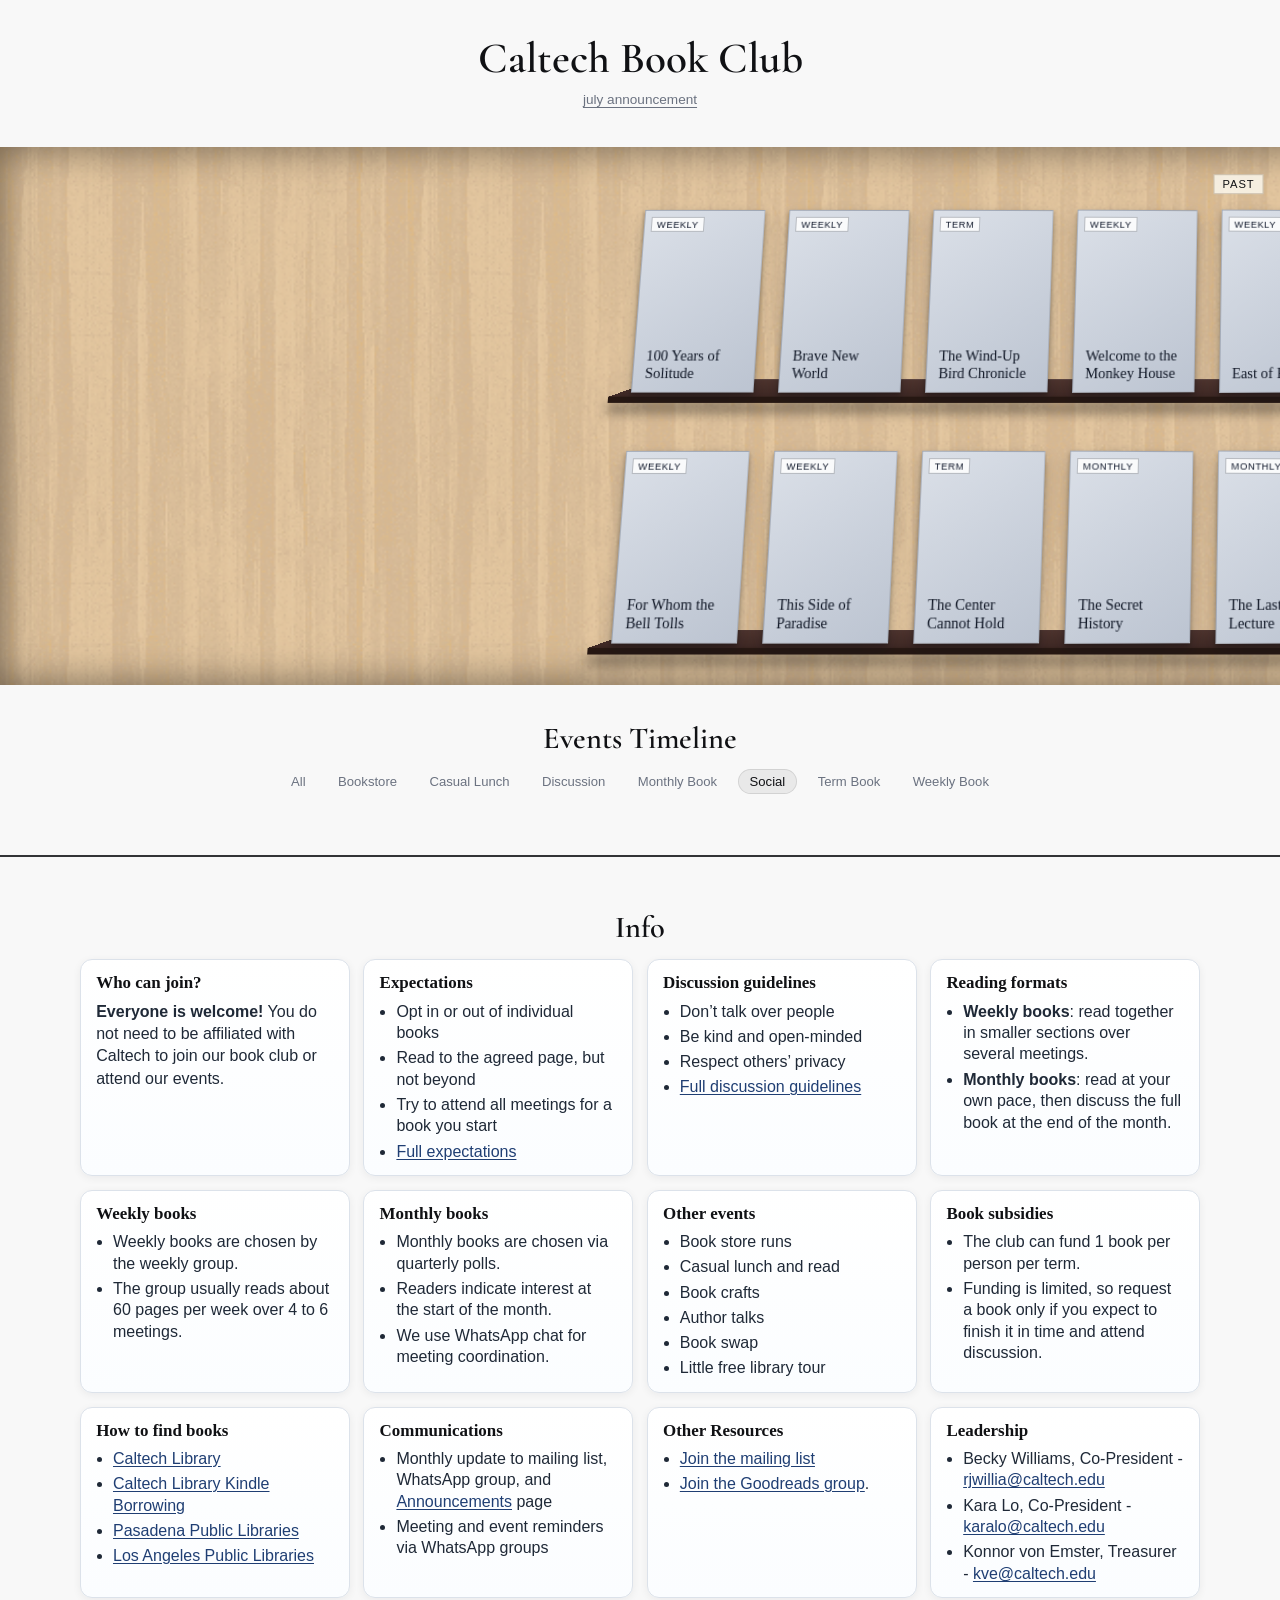
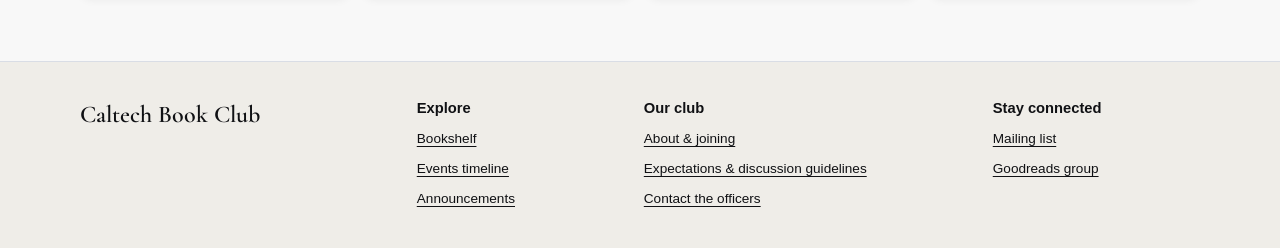
==== public/index.html @ c02d4b43 "Merge current main, refine guidelines, and add membership roster" ====
<!doctype html>
<html lang="en">
<head>
  <meta charset="utf-8">
  <meta name="viewport" content="width=device-width, initial-scale=1">
  <title>Caltech Book Club | Reading Group in Pasadena, CA</title>
  <meta name="description" content="Caltech Book Club is a Pasadena reading group for weekly and monthly book discussions, casual lunches, bookstore outings, and community events.">
  <meta name="robots" content="index, follow">
  <link rel="canonical" href="https://caltech-book-club.pages.dev/">
  <meta property="og:type" content="website">
  <meta property="og:site_name" content="Caltech Book Club">
  <meta property="og:title" content="Caltech Book Club">
  <meta property="og:description" content="Join the Caltech Book Club for weekly and monthly book discussions, casual lunches, bookstore outings, and literary community events in Pasadena.">
  <meta property="og:url" content="https://caltech-book-club.pages.dev/">
  <meta name="twitter:card" content="summary">
  <meta name="twitter:title" content="Caltech Book Club">
  <meta name="twitter:description" content="A Caltech community reading group in Pasadena with book discussions, lunches, outings, and events.">
  <link rel="stylesheet" href="styles.css?v=7">
  <script type="application/ld+json">
  {
    "@context": "https://schema.org",
    "@type": "Organization",
    "name": "Caltech Book Club",
    "url": "https://caltech-book-club.pages.dev/",
    "description": "Caltech Book Club is a Pasadena reading group for weekly and monthly book discussions, casual lunches, bookstore outings, and community events.",
    "areaServed": {
      "@type": "City",
      "name": "Pasadena"
    },
    "affiliation": {
      "@type": "CollegeOrUniversity",
      "name": "California Institute of Technology",
      "alternateName": "Caltech",
      "url": "https://www.caltech.edu/"
    },
    "sameAs": [
      "https://lists.caltech.edu/postorius/lists/book-club.caltech.edu/",
      "https://www.goodreads.com/group/show/7262568-caltech-book-club"
    ]
  }
  </script>
</head>
<body data-page="home" data-header-font="literary">
  <a class="skip-link" href="#main-content">Skip to main content</a>

  <header class="site-header">
    <div class="container hero-simple">
      <h1>Caltech Book Club</h1>
      <p style="text-align: center; margin-top: 0.4rem;">
        <a href="announcements.html" style="font-size: 0.85rem; color: var(--muted); text-decoration: underline; text-underline-offset: 0.2em;">july announcement</a>
      </p>
    </div>
  </header>

  <main id="main-content">
    <section id="books" class="books-section" aria-labelledby="books-title">
      <h2 id="books-title" class="sr-only">Books</h2>
      <div class="bookshelf-shell">
        <div class="bookshelf-viewport" id="bookshelf-viewport" tabindex="0" aria-label="Scrollable two-row bookshelf">
          <div class="bookshelf-backdrop" aria-hidden="true"></div>
          <div class="bookshelf-plane" aria-hidden="true"></div>
          <div class="bookshelf-lip" aria-hidden="true"></div>
          <div class="shelf-track" id="bookshelf-track"></div>
        </div>
      </div>
    </section>

    <section id="events" class="timeline-section" aria-labelledby="timeline-title">
      <div class="container">
        <h2 id="timeline-title" class="timeline-title">Events Timeline</h2>
        <div id="timeline-filters" class="timeline-filters"></div>
      </div>
      <div class="timeline-shell">
        <div class="timeline-viewport" id="timeline-viewport" tabindex="0" aria-label="Scrollable event timeline">
          <div class="timeline-track" id="timeline-track"></div>
        </div>
      </div>
    </section>

    <section id="info" class="placeholder-section" aria-labelledby="info-title">
      <div class="container">
        <h2 id="info-title">Info</h2>
        <div class="info-grid">
          <article class="info-card">
            <h3>Who can join?</h3>
            <p><strong>Everyone is welcome!</strong> You do not need to be affiliated with Caltech to join our book club or attend our events.</p>
          </article>
          <article class="info-card">
            <h3>Expectations</h3>
            <ul class="info-list">
              <li>Opt in or out of individual books</li>
              <li>Read to the agreed page, but not beyond</li>
              <li>Try to attend all meetings for a book you start</li>
              <li><a href="guidelines.html#expectations">Full expectations</a></li>
            </ul>
          </article>
          <article class="info-card">
            <h3>Discussion guidelines</h3>
            <ul class="info-list">
              <li>Don’t talk over people</li>
              <li>Be kind and open-minded</li>
              <li>Respect others’ privacy</li>
              <li><a href="guidelines.html#discussion">Full discussion guidelines</a></li>
            </ul>
          </article>
          <article class="info-card">
            <h3>Reading formats</h3>
            <ul class="info-list">
              <li><strong>Weekly books</strong>: read together in smaller sections over several meetings.</li>
              <li><strong>Monthly books</strong>: read at your own pace, then discuss the full book at the end of the month.</li>
            </ul>
          </article>
		  <article class="info-card">
            <h3>Weekly books</h3>
            <ul class="info-list">
              <li>Weekly books are chosen by the weekly group.</li>
              <li>The group usually reads about 60 pages per week over 4 to 6 meetings.</li>
            </ul>
          </article>
          <article class="info-card">
            <h3>Monthly books</h3>
            <ul class="info-list">
              <li>Monthly books are chosen via quarterly polls.</li>
              <li>Readers indicate interest at the start of the month.</li>
              <li>We use WhatsApp chat for meeting coordination.</li>
            </ul>
          </article>
          <article class="info-card">
            <h3>Other events</h3>
            <ul class="info-list">
			  <li>Book store runs</li>
              <li>Casual lunch and read</li>
              <li>Book crafts</li>
			  <li>Author talks</li>
			  <li>Book swap</li>
			  <li>Little free library tour</li>
            </ul>
          </article>
          <article class="info-card">
            <h3>Book subsidies</h3>
            <ul class="info-list">
              <li>The club can fund 1 book per person per term.</li>
              <li>Funding is limited, so request a book only if you expect to finish it in time and attend discussion.</li>
            </ul>
          </article>
          <article class="info-card">
            <h3>How to find books</h3>
            <ul class="info-list">
              <li><a href="https://www.library.caltech.edu/" target="_blank" rel="noopener">Caltech Library</a></li>
			  <li><a href="https://library.caltech.edu/about/policies/lending#kindles" target="_blank" rel="noopener">Caltech Library Kindle Borrowing</a></li>
              <li><a href="https://www.cityofpasadena.net/library/" target="_blank" rel="noopener">Pasadena Public Libraries</a></li>
			  <li><a href="https://www.lapl.org/" target="_blank" rel="noopener">Los Angeles Public Libraries</a></li>
            </ul>
          </article>
          <article class="info-card">
            <h3>Communications</h3>
            <ul class="info-list">
              <li>Monthly update to mailing list, WhatsApp group, and <a href="announcements.html">Announcements</a> page</li>
			  <li>Meeting and event reminders via WhatsApp groups</li>
            </ul>
          </article>
          <article class="info-card">
            <h3>Other Resources</h3>
			  <ul class="info-list">
              	<li><a href="https://lists.caltech.edu/postorius/lists/book-club.caltech.edu/">Join the mailing list</a></li>
			  	<li><a href="https://www.goodreads.com/group/show/7262568-caltech-book-club" target="_blank" rel="noopener">Join the Goodreads group</a>.</li>
			  </ul>
          </article>
          <article id="leadership" class="info-card">
            <h3>Leadership</h3>
            <ul class="info-list">
              <li>Becky Williams, Co-President - <a href="mailto:rjwillia@caltech.edu">rjwillia@caltech.edu</a></li>
              <li>Kara Lo, Co-President - <a href="mailto:karalo@caltech.edu">karalo@caltech.edu</a></li>
              <li>Konnor von Emster, Treasurer - <a href="mailto:kve@caltech.edu">kve@caltech.edu</a></li>
            </ul>
          </article>
        </div>
      </div>
    </section>
  </main>

  <footer class="site-footer">
    <div class="container footer-grid">
      <div><a class="footer-brand" href="index.html">Caltech Book Club</a></div>
      <nav aria-label="Site map"><h2>Explore</h2><ul>
        <li><a href="index.html#books">Bookshelf</a></li>
        <li><a href="index.html#events">Events timeline</a></li>
        <li><a href="announcements.html">Announcements</a></li>
      </ul></nav>
      <nav aria-label="Club information"><h2>Our club</h2><ul>
        <li><a href="index.html#info">About &amp; joining</a></li>
        <li><a href="guidelines.html">Expectations &amp; discussion guidelines</a></li>
        <li><a href="index.html#leadership">Contact the officers</a></li>
      </ul></nav>
      <nav aria-label="Community links"><h2>Stay connected</h2><ul>
        <li><a href="https://lists.caltech.edu/postorius/lists/book-club.caltech.edu/">Mailing list</a></li>
        <li><a href="https://www.goodreads.com/group/show/7262568-caltech-book-club">Goodreads group</a></li>
      </ul></nav>
    </div>
  </footer>

  <script src="books-data.js" defer></script>
  <script src="bookshelf.js" defer></script>
</body>
</html>
---- public/styles.css ----
@import url("https://fonts.googleapis.com/css2?family=Cormorant+Garamond:wght@500;600;700&family=Fraunces:opsz,wght@9..144,500;9..144,650&family=Libre+Baskerville:wght@400;700&display=swap");

:root {
  --bg: #f8f8f8;
  --ink: #101114;
  --line: #d9dde5;
  --panel: #ffffff;
  --muted: #6b7280;
  --ring: 0 0 0 3px rgba(48, 67, 106, 0.35);
  --maple-light-1: #f2e2c5;
  --maple-light-2: #ead6b2;
  --maple-light-3: #dfc59a;
  --section-header-font: "Cormorant Garamond", Georgia, "Times New Roman", serif;
}

*,
*::before,
*::after {
  box-sizing: border-box;
}

html {
  scroll-behavior: smooth;
}

body {
  margin: 0;
  color: var(--ink);
  background: var(--bg);
  font-family: "Avenir Next", "Segoe UI", "Helvetica Neue", Arial, sans-serif;
}

a {
  color: inherit;
}

img {
  display: block;
  max-width: 100%;
}

.container {
  width: min(1120px, calc(100% - 2rem));
  margin: 0 auto;
}

.sr-only {
  position: absolute;
  width: 1px;
  height: 1px;
  padding: 0;
  margin: -1px;
  overflow: hidden;
  clip: rect(0, 0, 0, 0);
  border: 0;
}

.skip-link {
  position: absolute;
  left: 0.75rem;
  top: -3rem;
  background: #fff;
  color: #000;
  padding: 0.5rem 0.75rem;
  border-radius: 0.5rem;
  border: 1px solid var(--line);
  z-index: 1000;
}

.skip-link:focus {
  top: 0.75rem;
}

.site-header {
  padding: 2rem 0 0.6rem;
}

.hero-simple h1 {
  margin: 0;
  text-align: center;
  font-family: var(--section-header-font);
  font-size: clamp(2rem, 4vw, 2.7rem);
  font-weight: 600;
}

.hero-description {
  max-width: 44rem;
  margin: 0.55rem auto 0;
  color: var(--muted);
  text-align: center;
  line-height: 1.6;
}

.section-head h2,
.placeholder-section h2 {
  margin: 0;
  text-align: center;
  font-family: var(--section-header-font);
  font-size: clamp(1.45rem, 2.5vw, 1.9rem);
  font-weight: 600;
}

/* Header font options: literary | classic | modern */
body[data-header-font="literary"] {
  --section-header-font: "Cormorant Garamond", Georgia, "Times New Roman", serif;
}

body[data-header-font="classic"] {
  --section-header-font: "Libre Baskerville", Georgia, "Times New Roman", serif;
}

body[data-header-font="modern"] {
  --section-header-font: "Fraunces", Georgia, "Times New Roman", serif;
}

.books-section {
  padding: 0.8rem 0 0.2rem;
}

.timeline-section {
  padding: 2rem 0 1.15rem;
}

.timeline-title {
  margin: 0 0 0.7rem;
  text-align: center;
  font-family: var(--section-header-font);
  font-size: clamp(1.45rem, 2.5vw, 1.9rem);
  font-weight: 600;
}

.timeline-filters {
  display: flex;
  justify-content: center;
  gap: 0.6rem;
  margin-top: 0.4rem;
  margin-bottom: 1.2rem;
  flex-wrap: wrap;
}

.timeline-filter {
  background: transparent;
  border: 1px solid transparent;
  color: var(--muted);
  font-size: 0.82rem;
  cursor: pointer;
  padding: 0.25rem 0.65rem;
  border-radius: 999px;
  transition: all 0.2s ease;
  font-family: inherit;
}

.timeline-filter:hover,
.timeline-filter:focus-visible {
  color: var(--ink);
  background: rgba(0, 0, 0, 0.04);
}

.timeline-filter.is-active {
  color: var(--ink);
  background: rgba(0, 0, 0, 0.06);
  border-color: rgba(0, 0, 0, 0.1);
}

.timeline-shell {
  width: 100vw;
  margin-left: calc(50% - 50vw);
}

.timeline-viewport {
  overflow-x: auto;
  overflow-y: hidden;
  padding: 0 0 0.2rem;
  scroll-behavior: smooth;
}

.timeline-viewport:focus-visible {
  outline: none;
  box-shadow: var(--ring);
}

.timeline-track {
  position: relative;
  min-width: 100%;
  isolation: isolate;
  transition: height 0.3s ease-out;
}

.timeline-axis {
  position: absolute;
  left: 0;
  right: 0;
  bottom: var(--timeline-bottom, 2rem);
  height: 2px;
  background: rgba(16, 17, 20, 0.85);
  z-index: 0;
  transition: bottom 0.3s ease-out;
}

.timeline-event {
  position: absolute;
  bottom: var(--timeline-bottom, 2rem);
  transition: bottom 0.3s ease-out;
}

.timeline-tick {
  position: absolute;
  left: 0;
  bottom: 0;
  width: 2px;
  height: var(--timeline-tick-height, 30px);
  transform: translateX(-50%);
  background: rgba(16, 17, 20, 0.85);
  z-index: 0;
}

.timeline-event-link {
  position: absolute;
  left: 0;
  bottom: var(--timeline-label-bottom, 40px);
  transform: translateX(-50%);
  display: block;
  width: max-content;
  max-width: 12rem;
  padding: 0.16rem 0.52rem 0.22rem;
  color: #111827;
  text-align: center;
  text-decoration: none;
  text-wrap: balance;
  line-height: 1.15;
  font-family: var(--section-header-font);
  font-size: 1.05rem;
  font-weight: 600;
  z-index: 2;
}

.timeline-event-link::before {
  content: "";
  position: absolute;
  inset: -0.45rem -0.75rem -0.35rem;
  background: radial-gradient(
    ellipse at center,
    rgba(248, 248, 248, 0.98) 0%,
    rgba(248, 248, 248, 0.94) 50%,
    rgba(248, 248, 248, 0.45) 74%,
    rgba(248, 248, 248, 0) 100%
  );
  z-index: -1;
  pointer-events: none;
}

.timeline-event-link:hover,
.timeline-event-link:focus-visible {
  color: #1f3e73;
}

.timeline-date-label {
  position: absolute;
  left: 0;
  top: var(--timeline-date-top, 12px);
  transform: translateX(-50%);
  display: block;
  width: max-content;
  color: var(--muted);
  font-size: 0.76rem;
  line-height: 1.1;
  white-space: nowrap;
  padding: 0.08rem 0.36rem;
  z-index: 2;
}

.timeline-date-label::before {
  content: "";
  position: absolute;
  inset: -0.3rem -0.55rem;
  background: radial-gradient(
    ellipse at center,
    rgba(248, 248, 248, 0.96) 0%,
    rgba(248, 248, 248, 0.9) 54%,
    rgba(248, 248, 248, 0.32) 76%,
    rgba(248, 248, 248, 0) 100%
  );
  z-index: -1;
  pointer-events: none;
}


.bookshelf-shell {
  width: 100vw;
  margin-left: calc(50% - 50vw);
}

.bookshelf-viewport {
  position: relative;
  overflow-x: auto;
  overflow-y: hidden;
  border: 0;
  border-radius: 0;
  background: transparent;
  padding: 0;
  scroll-behavior: smooth;
}

.bookshelf-viewport:focus-visible {
  outline: none;
  box-shadow: var(--ring);
}

.bookshelf-backdrop,
.bookshelf-plane,
.bookshelf-lip {
  display: none;
  pointer-events: none;
}

.bookshelf-backdrop {
  position: absolute;
  inset: 0;
  background: linear-gradient(180deg, rgba(255, 255, 255, 0.08), rgba(255, 255, 255, 0));
}

.bookshelf-plane {
  position: absolute;
  left: 0;
  right: 0;
  bottom: 0.65rem;
  height: 0.58rem;
  background: linear-gradient(180deg, rgba(150, 115, 72, 0.28), rgba(128, 96, 58, 0.34));
}

.bookshelf-lip {
  position: absolute;
  left: 0;
  right: 0;
  bottom: 0.3rem;
  height: 0.34rem;
  background: linear-gradient(180deg, rgba(124, 90, 51, 0.42), rgba(106, 76, 41, 0.55));
}

.shelf-track {
  --shelf-edge-padding: max(1.5rem, 50vw);
  position: relative;
  z-index: 1;
  min-width: max-content;
  display: flex;
  justify-content: flex-start;
  align-items: flex-start;
  gap: 0.95rem;
  padding: 1.5rem var(--shelf-edge-padding) 2rem;
  border-radius: 0;
  background-color: #d4b895;
  background-image: url('images/maple-wood-even.png');
  background-size: 400px;
  background-repeat: repeat;
  box-shadow: inset 0 0 40px rgba(0,0,0,0.5);
}

.shelf-track.is-centered {
  justify-content: center;
}


.book-group {
  min-width: max-content;
  width: max-content;
  padding: 0.2rem 0.4rem;
  position: relative;
  z-index: 1;
  display: grid;
  grid-template-rows: auto auto;
}

.book-group-gap {
  width: 2rem;
  min-width: 2rem;
  flex: 0 0 2rem;
}

.book-group.is-current {
  margin-left: 0;
  margin-right: 0;
}

.group-label {
  display: block;
  width: max-content;
  margin: 0 0 0.45rem;
  padding: 0.2rem 0.5rem;
  font-size: 0.7rem;
  letter-spacing: 0.08em;
  text-transform: uppercase;
  background: rgba(250, 245, 234, 0.88);
  border: 1px solid rgba(90, 66, 37, 0.26);
  position: sticky;
  top: 0.28rem;
  left: 50%;
  transform: translateX(-50%);
  z-index: 1;
}

.group-label-wrap {
  position: relative;
  width: 100%;
  min-height: 1.75rem;
  z-index: 6;
  pointer-events: none;
}


.shelf-lanes {
  display: grid;
  grid-template-rows: auto auto;
  gap: 1.5rem;
  transform: perspective(1100px) rotateX(7deg);
  transform-origin: center top;
}

.shelf-row {
  position: relative;
  min-height: 188px;
  display: flex;
  gap: 1.5rem;
  align-items: flex-end;
  margin-bottom: 1.5rem;
}

.book-link {
  width: 120px;
  display: block;
  text-decoration: none;
  position: relative;
  z-index: 1;
}

.shelf-row::before {
  content: "";
  position: absolute;
  bottom: -4px;
  left: -1.4rem;
  right: -1.4rem;
  height: 28px;
  background: #3e2723;
  background-image: linear-gradient(to bottom, #4e342e, #3e2723);
  transform: perspective(300px) rotateX(50deg);
  transform-origin: bottom;
  z-index: 0;
  box-shadow: inset 0 1px 1px rgba(255,255,255,0.1);
}

.shelf-row::after {
  content: "";
  position: absolute;
  bottom: -10px;
  left: -1.4rem;
  right: -1.4rem;
  height: 6px;
  background: #261712;
  z-index: 0;
  box-shadow: 0 8px 12px rgba(0,0,0,0.6);
}

.book {
  position: relative;
  z-index: 1;
  width: 120px;
  height: 180px;
  overflow: hidden;
  border-radius: 0;
  border: 1px solid rgba(22, 30, 46, 0.18);
  box-shadow: 0 8px 16px rgba(9, 16, 27, 0.2), 0 2px 4px rgba(0,0,0,0.3);
  background: linear-gradient(145deg, #dbe0e8, #bcc4d1);
  transform: perspective(900px) rotateY(var(--edge-lean, 0deg)) translateY(0);
  transition: transform 130ms ease, box-shadow 130ms ease;
}

.book-link:hover .book,
.book-link:focus-visible .book {
  transform: perspective(900px) rotateY(var(--edge-lean, 0deg)) translateY(-4px);
  box-shadow: 0 12px 20px rgba(9, 16, 27, 0.3), 0 4px 8px rgba(0,0,0,0.2);
}

.book-link:focus-visible .book {
  box-shadow: var(--ring), 0 12px 20px rgba(9, 16, 27, 0.3), 0 4px 8px rgba(0,0,0,0.2);
}

.book-cover,
.book-fallback {
  width: 120px;
  height: 180px;
}

.book-tag {
  position: absolute;
  top: 0.35rem;
  left: 0.4rem;
  z-index: 3;
  padding: 0.12rem 0.28rem;
  font-size: 0.58rem;
  letter-spacing: 0.06em;
  text-transform: uppercase;
  color: #0f172a;
  background: rgba(255, 255, 255, 0.86);
  border: 1px solid rgba(30, 41, 59, 0.3);
  transition: opacity 130ms ease;
}

.book-tag.is-next {
  top: 1.15rem;
  background: rgba(255, 238, 191, 0.92);
}

.book-cover {
  object-fit: cover;
  transition: filter 180ms ease, transform 180ms ease;
}

.book.no-cover .book-cover {
  display: none;
}

.book-fallback {
  display: none;
  padding: 0.7rem;
  align-items: flex-end;
  font-family: Georgia, "Times New Roman", serif;
  font-size: 0.9rem;
  color: #111827;
}

.book.no-cover .book-fallback {
  display: flex;
}

.book-overlay {
  position: absolute;
  inset: 0;
  z-index: 2;
  display: flex;
  flex-direction: column;
  justify-content: center;
  align-items: center;
  text-align: center;
  gap: 0.24rem;
  padding: 0.55rem;
  opacity: 0;
  color: #ffffff;
  background: rgba(10, 15, 24, 0.48);
  transition: opacity 160ms ease;
  pointer-events: none;
}

.book-overlay-title,
.book-overlay-author,
.book-overlay-term {
  margin: 0;
  line-height: 1.2;
  text-shadow: 0 1px 2px rgba(0, 0, 0, 0.45);
}

.book-overlay-title {
  font-size: 0.72rem;
  font-weight: 700;
}

.book-overlay-author {
  font-size: 0.62rem;
  opacity: 0.97;
}

.book-overlay-term {
  margin-top: 0.18rem;
  font-size: 0.58rem;
  letter-spacing: 0.02em;
  text-transform: none;
  opacity: 0.98;
  padding: 0.14rem 0.32rem;
  border-radius: 6px;
  background: rgba(0, 0, 0, 0.14);
  color: inherit;
  border: 1px solid rgba(255, 255, 255, 0.7);
}

.book-link:hover .book-cover,
.book-link:focus-visible .book-cover {
  filter: blur(1.8px) brightness(0.72);
  transform: scale(1.03);
}

.book-link:hover .book-overlay,
.book-link:focus-visible .book-overlay {
  opacity: 1;
}

.book-link:hover .book-tag,
.book-link:focus-visible .book-tag {
  opacity: 0;
}

.placeholder-section {
  padding: 0.9rem 0;
}

.info-grid {
  margin-top: 0.85rem;
  display: grid;
  grid-template-columns: repeat(auto-fit, minmax(220px, 1fr));
  gap: 0.85rem;
}

.info-intro {
  margin: 0.6rem auto 0;
  max-width: 64ch;
  text-align: center;
  color: #374151;
}

.info-card {
  background: linear-gradient(180deg, #ffffff, #fbfdff);
  border: 1px solid #dce2ea;
  border-radius: 12px;
  padding: 0.82rem 0.95rem;
  box-shadow: 0 2px 9px rgba(16, 24, 40, 0.06);
  transition: transform 120ms ease, box-shadow 120ms ease;
}

.info-card:hover {
  transform: translateY(-1px);
  box-shadow: 0 7px 16px rgba(16, 24, 40, 0.1);
}

.info-card h3 {
  margin: 0 0 0.45rem;
  font-family: Georgia, "Times New Roman", serif;
  font-size: 1.06rem;
}

.info-card strong {
  font-weight: 600;
}

.info-card p {
  margin: 0;
  color: #1f2937;
  line-height: 1.4;
}

.info-list {
  margin: 0;
  padding-left: 1.05rem;
  display: grid;
  gap: 0.24rem;
  color: #1f2937;
}

.info-list li {
  line-height: 1.34;
}

.info-card a {
  color: #1f3e73;
  text-underline-offset: 0.12em;
}

.info-card a:hover,
.info-card a:focus-visible {
  color: #0f2b58;
}

.announcements-list {
  display: grid;
  gap: 1.5rem;
  max-width: 800px;
  margin: 0 auto;
}

.announcement-card {
  padding: 1.5rem;
}

.announcement-card h3 {
  font-size: 1.4rem;
  margin-bottom: 0.2rem;
}

.announcement-date {
  color: var(--muted);
  font-size: 0.9rem;
  margin-bottom: 1rem;
}

.announcement-content p {
  margin-bottom: 0.8rem;
}

.announcement-content .info-list {
  margin-top: 0.5rem;
}

.site-header-compact {
  padding: 1rem 0 0.7rem;
}

.compact-header-row {
  display: flex;
  justify-content: space-between;
  align-items: baseline;
  border-bottom: 1px solid var(--line);
  padding-bottom: 0.65rem;
}

.site-home-link {
  text-decoration: none;
  font-family: var(--section-header-font);
  font-size: 1.2rem;
  font-weight: 600;
}

.compact-subtitle {
  margin: 0;
  color: var(--muted);
  font-size: 0.9rem;
}

.book-main {
  padding: 1rem 0;
}

.book-detail {
  background: #fff;
  border: 1px solid var(--line);
  border-radius: 10px;
  padding: 1rem;
}

.book-breadcrumb {
  display: inline-flex;
  margin-bottom: 1rem;
}

.book-detail-layout {
  display: grid;
  grid-template-columns: minmax(180px, 240px) 1fr;
  gap: 1rem 1.2rem;
}

.book-detail-cover {
  border-radius: 6px;
  overflow: hidden;
  border: 1px solid rgba(22, 30, 46, 0.2);
}

.book-detail-cover.no-cover img {
  display: none;
}

.book-detail-fallback {
  min-height: 300px;
  display: none;
  align-items: flex-end;
  padding: 0.8rem;
  background: #dbe0e8;
}

.book-detail-cover.no-cover .book-detail-fallback {
  display: flex;
}

.book-detail-meta h1 {
  margin: 0;
  font-family: Georgia, "Times New Roman", serif;
}

.book-detail-author {
  margin: 0.35rem 0 0.7rem;
  color: var(--muted);
}

.book-detail-tags {
  display: flex;
  flex-wrap: wrap;
  gap: 0.45rem;
  margin: 0 0 0.8rem;
}

.book-detail-tag-chip {
  display: inline-flex;
  align-items: center;
  border-radius: 999px;
  border: 1px solid rgba(30, 41, 59, 0.24);
  background: rgba(246, 248, 252, 0.95);
  padding: 0.2rem 0.55rem;
  font-size: 0.75rem;
  line-height: 1;
  letter-spacing: 0.02em;
  color: #1f2937;
}

.book-detail-next {
  margin: 0 0 0.9rem;
  color: #1f2937;
}

.meeting-list {
  margin: 0;
  padding-left: 1.15rem;
  display: grid;
  gap: 0.32rem;
}

.meeting-link {
  color: inherit;
  text-decoration-thickness: 0.08em;
  text-underline-offset: 0.14em;
}

.meeting-link:hover,
.meeting-link:focus-visible {
  color: var(--accent);
}

.meeting-meta {
  margin-top: 0.1rem;
  color: var(--muted);
  font-size: 0.92em;
}

.meeting-chip {
  display: inline-flex;
  align-items: center;
  margin-left: 0.45rem;
  border-radius: 999px;
  padding: 0.06rem 0.4rem;
  font-size: 0.65rem;
  letter-spacing: 0.04em;
  text-transform: uppercase;
}

.meeting-chip-upcoming {
  color: #264653;
  background: rgba(200, 242, 232, 0.8);
  border: 1px solid rgba(38, 70, 83, 0.22);
}

.meeting-note {
  color: var(--muted);
  font-size: 0.86em;
}

.book-detail-section h2 {
  margin: 0 0 0.35rem;
  font-family: Georgia, "Times New Roman", serif;
}

.book-detail-section p {
  margin: 0;
}

.event-meta-list {
  display: grid;
  gap: 0.4rem;
  margin: 0 0 1rem;
}

.event-meta-list p {
  margin: 0;
}

.not-found {
  background: #fff;
  border: 1px solid var(--line);
  border-radius: 10px;
  padding: 1rem;
}

@media (max-width: 860px) {
  .book-group {
    min-width: max-content;
  }

  .timeline-event-link {
    max-width: 10rem;
    font-size: 0.96rem;
  }

  .book-link,
  .book,
  .book-cover,
  .book-fallback {
    width: 100px;
  }

  .book,
  .book-cover,
  .book-fallback {
    height: 152px;
  }

  .shelf-row {
    min-height: 160px;
  }
}

@media (max-width: 700px) {
  .book-group {
    min-width: max-content;
  }

  .book-detail-layout {
    grid-template-columns: 1fr;
  }

  .info-grid {
    grid-template-columns: 1fr;
    gap: 0.72rem;
  }

  .info-intro {
    text-align: left;
  }
}

/* Member information and shared navigation */
.site-footer { margin-top: 3rem; padding: 2.4rem 0; border-top: 1px solid var(--line); background: #efede8; }
.footer-grid { display: grid; grid-template-columns: 1.25fr .8fr 1.3fr .85fr; gap: 2rem; }
.footer-brand { font: 600 1.5rem var(--section-header-font); text-decoration: none; }
.footer-grid p { color: #505760; font-size: .85rem; line-height: 1.5; }
.footer-grid h2 { font-family: inherit; font-weight: 600; font-size: .92rem; margin: 0 0 .8rem; }
.footer-grid ul { list-style: none; padding: 0; margin: 0; display: grid; gap: .6rem; }
.footer-grid li { font-size: .85rem; line-height: 1.5; }
.footer-grid a { text-underline-offset: .2em; }
@media (max-width: 700px) {
  .footer-grid { grid-template-columns: 1fr 1fr; gap: 1.5rem; }
}
@media (max-width: 380px) { .footer-grid { grid-template-columns: 1fr; } }

#discussion.info-card h3 { margin: 1rem 0 .45rem; }
#discussion.info-card > p { margin-top: 1rem; }
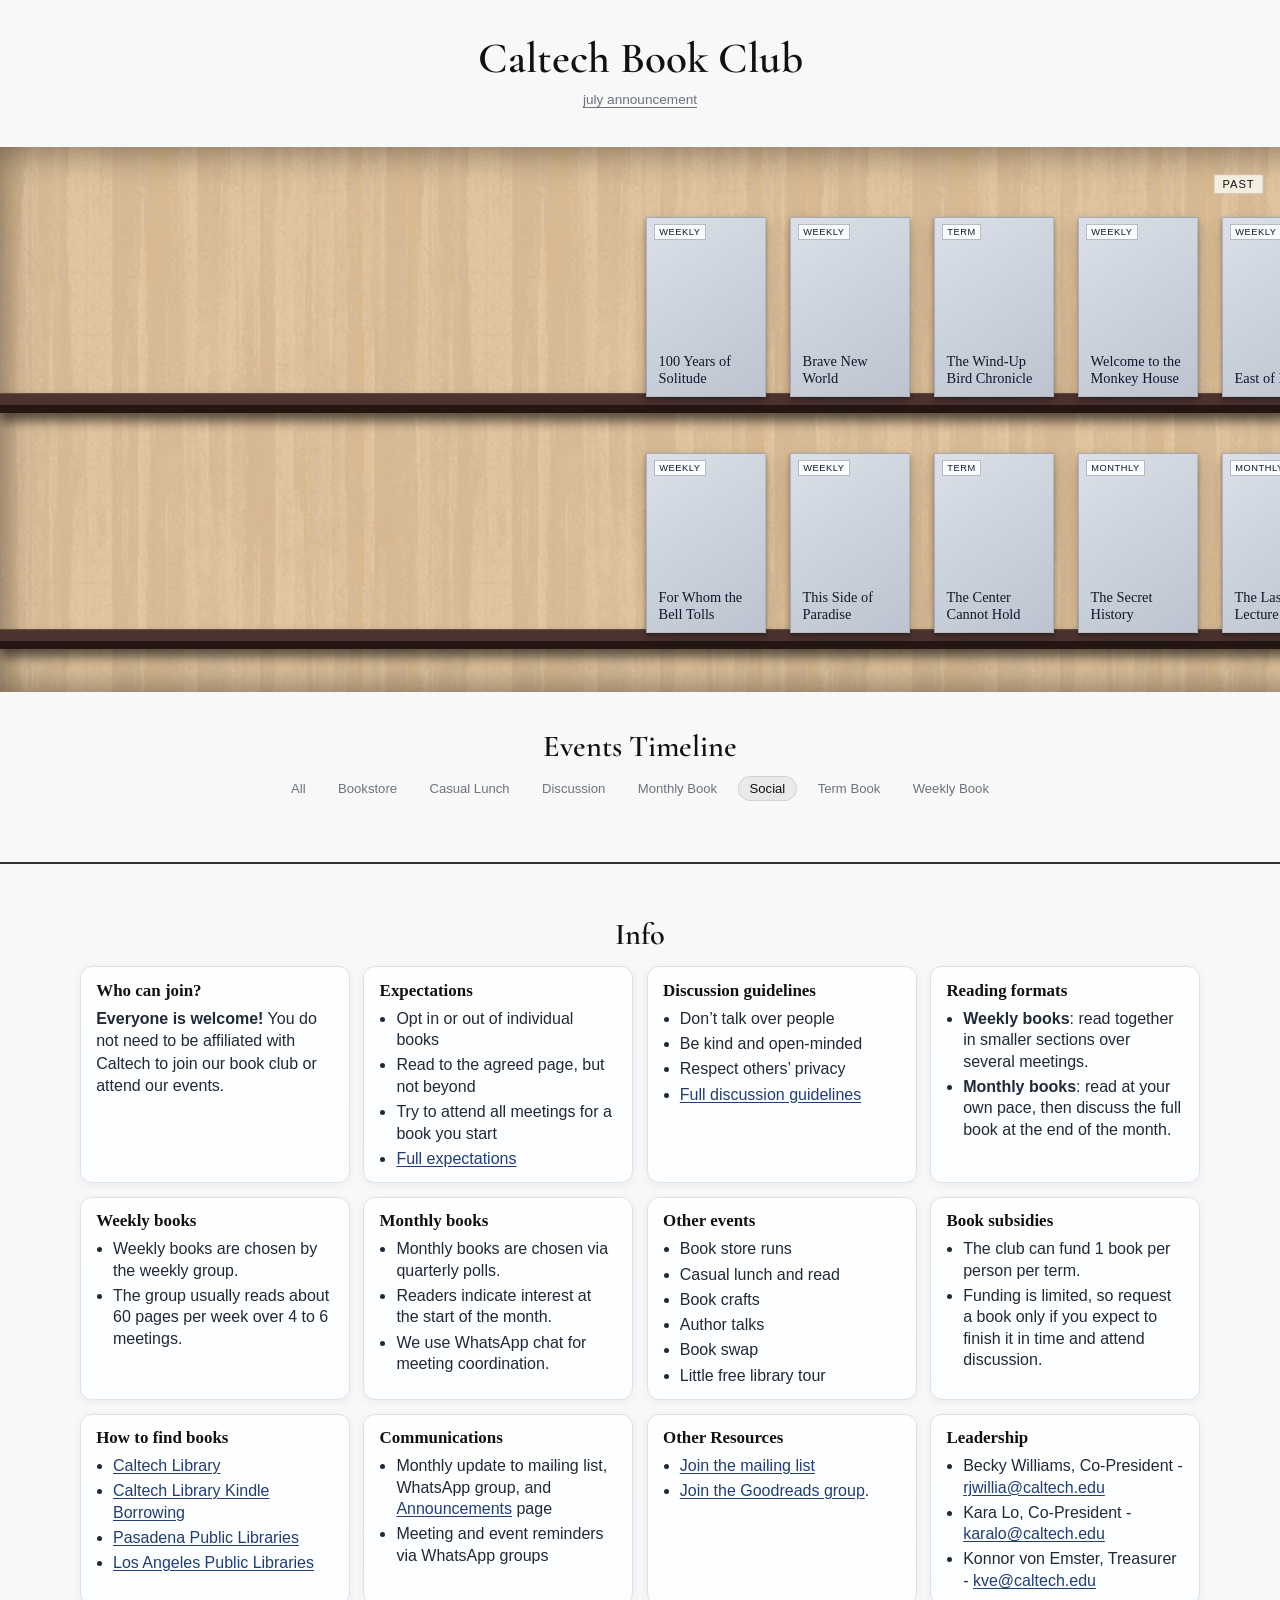
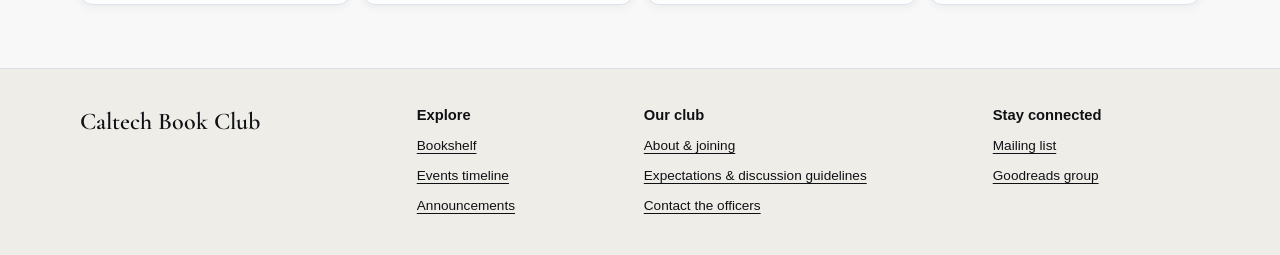
==== commit 20c28a2b: "Combine PR 18 flat bookshelf with member guidelines and two-bar shelves" ====
--- a/public/index.html
+++ b/public/index.html
@@ -15,7 +15,7 @@
   <meta name="twitter:card" content="summary">
   <meta name="twitter:title" content="Caltech Book Club">
   <meta name="twitter:description" content="A Caltech community reading group in Pasadena with book discussions, lunches, outings, and events.">
-  <link rel="stylesheet" href="styles.css?v=7">
+  <link rel="stylesheet" href="styles.css?v=8">
   <script type="application/ld+json">
   {
     "@context": "https://schema.org",
@@ -57,9 +57,6 @@
       <h2 id="books-title" class="sr-only">Books</h2>
       <div class="bookshelf-shell">
         <div class="bookshelf-viewport" id="bookshelf-viewport" tabindex="0" aria-label="Scrollable two-row bookshelf">
-          <div class="bookshelf-backdrop" aria-hidden="true"></div>
-          <div class="bookshelf-plane" aria-hidden="true"></div>
-          <div class="bookshelf-lip" aria-hidden="true"></div>
           <div class="shelf-track" id="bookshelf-track"></div>
         </div>
       </div>
--- a/public/styles.css
+++ b/public/styles.css
@@ -306,42 +306,19 @@
   box-shadow: var(--ring);
 }
 
-.bookshelf-backdrop,
-.bookshelf-plane,
-.bookshelf-lip {
-  display: none;
-  pointer-events: none;
-}
-
-.bookshelf-backdrop {
-  position: absolute;
-  inset: 0;
-  background: linear-gradient(180deg, rgba(255, 255, 255, 0.08), rgba(255, 255, 255, 0));
-}
-
-.bookshelf-plane {
-  position: absolute;
-  left: 0;
-  right: 0;
-  bottom: 0.65rem;
-  height: 0.58rem;
-  background: linear-gradient(180deg, rgba(150, 115, 72, 0.28), rgba(128, 96, 58, 0.34));
-}
-
-.bookshelf-lip {
-  position: absolute;
-  left: 0;
-  right: 0;
-  bottom: 0.3rem;
-  height: 0.34rem;
-  background: linear-gradient(180deg, rgba(124, 90, 51, 0.42), rgba(106, 76, 41, 0.55));
-}
-
 .shelf-track {
   --shelf-edge-padding: max(1.5rem, 50vw);
+  --shelf-row-height: 188px;
+  --shelf-label-height: 2.2rem;
+  --shelf-surface-height: 12px;
+  --shelf-front-height: 8px;
+  --first-shelf-top: calc(1.7rem + var(--shelf-label-height) + var(--shelf-row-height) - 4px);
+  --second-shelf-top: calc(var(--first-shelf-top) + var(--shelf-row-height) + 3rem);
   position: relative;
   z-index: 1;
-  min-width: max-content;
+  width: max-content;
+  min-width: 100%;
+  box-sizing: border-box;
   display: flex;
   justify-content: flex-start;
   align-items: flex-start;
@@ -353,6 +330,29 @@
   background-size: 400px;
   background-repeat: repeat;
   box-shadow: inset 0 0 40px rgba(0,0,0,0.5);
+}
+
+.shelf-track::before,
+.shelf-track::after {
+  content: "";
+  position: absolute;
+  left: 0;
+  right: 0;
+  z-index: 0;
+  /* Each row has two flat bars: the top surface and the front edge. */
+  height: calc(var(--shelf-surface-height) + var(--shelf-front-height));
+  background: #4e342e;
+  border-bottom: var(--shelf-front-height) solid #261712;
+  box-shadow: inset 0 1px rgba(255,255,255,0.12), 0 8px 12px rgba(0,0,0,0.6);
+  pointer-events: none;
+}
+
+.shelf-track::before {
+  top: var(--first-shelf-top);
+}
+
+.shelf-track::after {
+  top: var(--second-shelf-top);
 }
 
 .shelf-track.is-centered {
@@ -401,7 +401,7 @@
 .group-label-wrap {
   position: relative;
   width: 100%;
-  min-height: 1.75rem;
+  height: var(--shelf-label-height);
   z-index: 6;
   pointer-events: none;
 }
@@ -411,13 +411,11 @@
   display: grid;
   grid-template-rows: auto auto;
   gap: 1.5rem;
-  transform: perspective(1100px) rotateX(7deg);
-  transform-origin: center top;
 }
 
 .shelf-row {
   position: relative;
-  min-height: 188px;
+  min-height: var(--shelf-row-height);
   display: flex;
   gap: 1.5rem;
   align-items: flex-end;
@@ -430,33 +428,6 @@
   text-decoration: none;
   position: relative;
   z-index: 1;
-}
-
-.shelf-row::before {
-  content: "";
-  position: absolute;
-  bottom: -4px;
-  left: -1.4rem;
-  right: -1.4rem;
-  height: 28px;
-  background: #3e2723;
-  background-image: linear-gradient(to bottom, #4e342e, #3e2723);
-  transform: perspective(300px) rotateX(50deg);
-  transform-origin: bottom;
-  z-index: 0;
-  box-shadow: inset 0 1px 1px rgba(255,255,255,0.1);
-}
-
-.shelf-row::after {
-  content: "";
-  position: absolute;
-  bottom: -10px;
-  left: -1.4rem;
-  right: -1.4rem;
-  height: 6px;
-  background: #261712;
-  z-index: 0;
-  box-shadow: 0 8px 12px rgba(0,0,0,0.6);
 }
 
 .book {
@@ -469,13 +440,12 @@
   border: 1px solid rgba(22, 30, 46, 0.18);
   box-shadow: 0 8px 16px rgba(9, 16, 27, 0.2), 0 2px 4px rgba(0,0,0,0.3);
   background: linear-gradient(145deg, #dbe0e8, #bcc4d1);
-  transform: perspective(900px) rotateY(var(--edge-lean, 0deg)) translateY(0);
   transition: transform 130ms ease, box-shadow 130ms ease;
 }
 
 .book-link:hover .book,
 .book-link:focus-visible .book {
-  transform: perspective(900px) rotateY(var(--edge-lean, 0deg)) translateY(-4px);
+  transform: translateY(-4px);
   box-shadow: 0 12px 20px rgba(9, 16, 27, 0.3), 0 4px 8px rgba(0,0,0,0.2);
 }
 
@@ -873,6 +843,10 @@
 }
 
 @media (max-width: 860px) {
+  .shelf-track {
+    --shelf-row-height: 160px;
+  }
+
   .book-group {
     min-width: max-content;
   }
@@ -895,9 +869,6 @@
     height: 152px;
   }
 
-  .shelf-row {
-    min-height: 160px;
-  }
 }
 
 @media (max-width: 700px) {
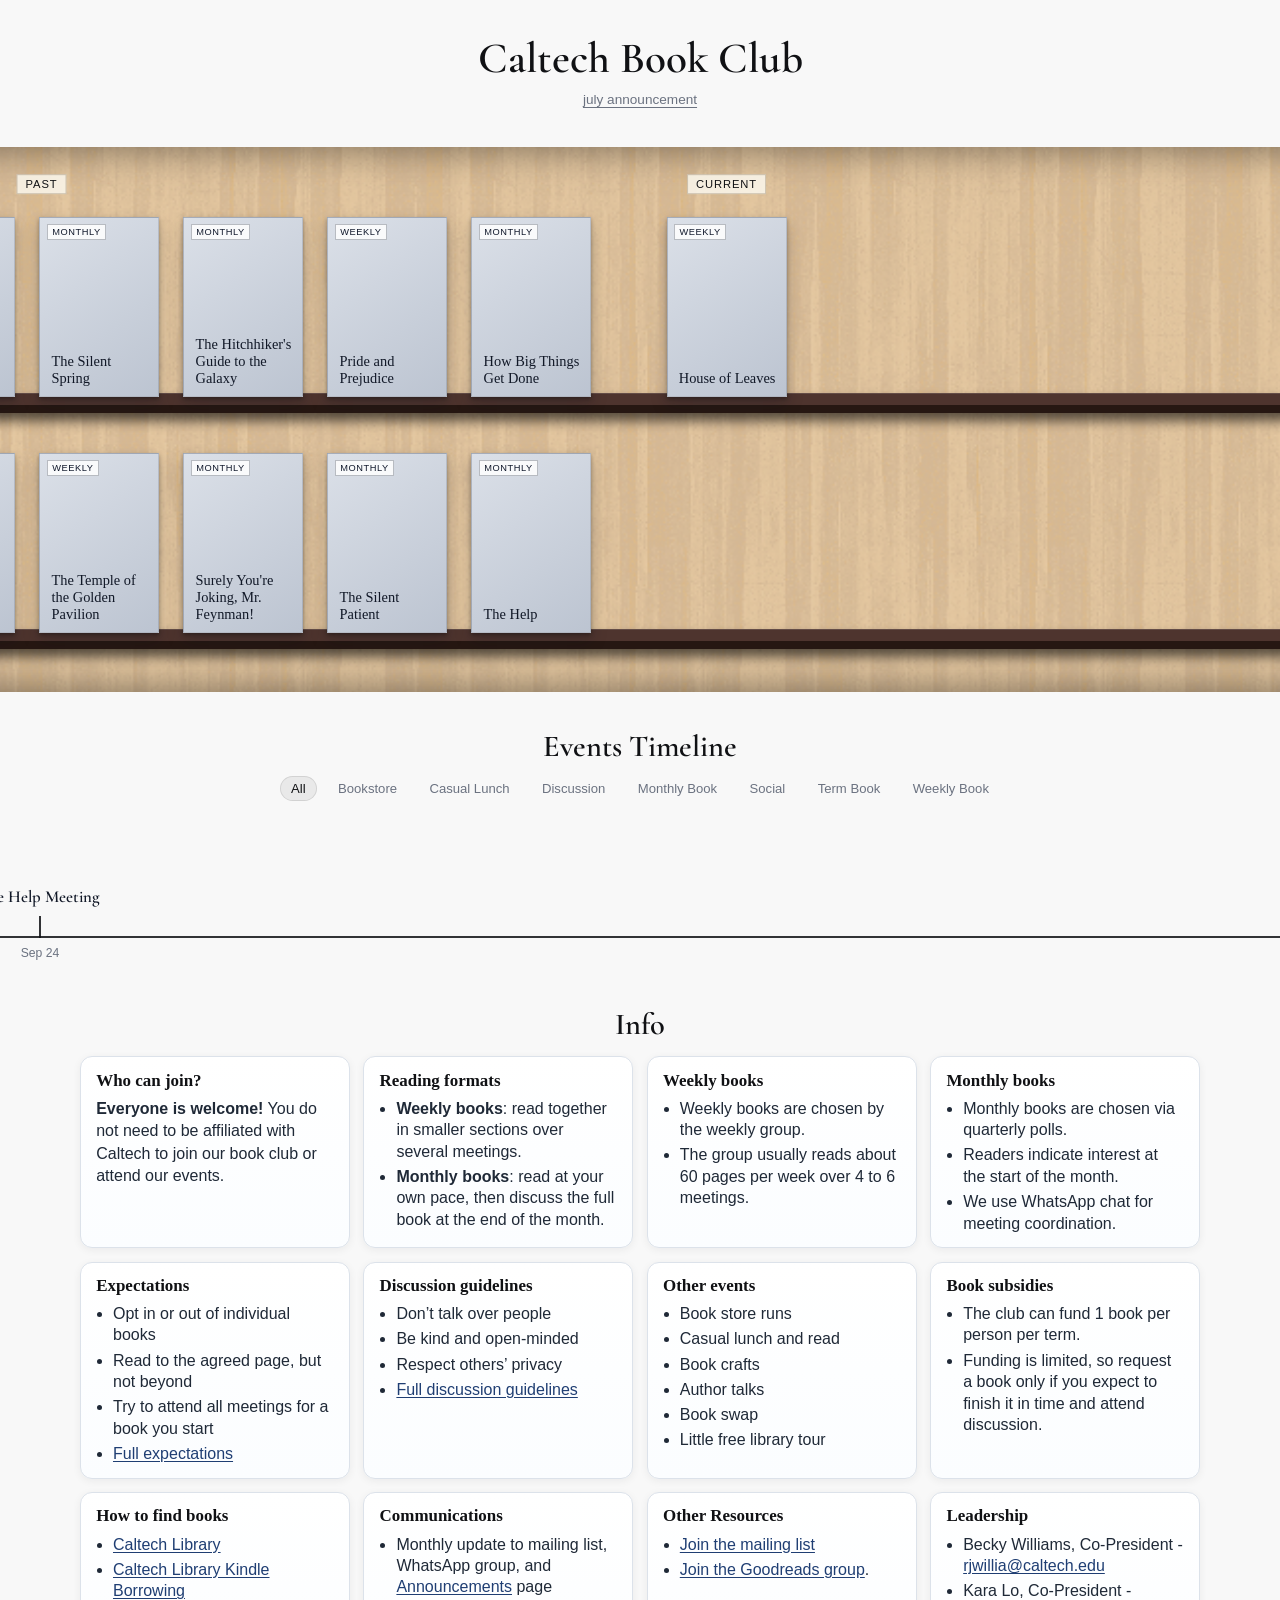
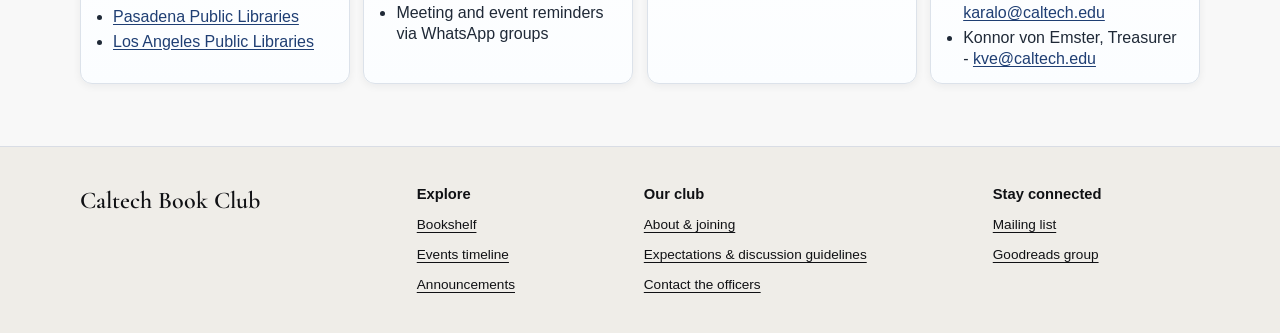
==== commit 1e059ee5: "Update info order, event schedule, and August announcement" ====
--- a/public/index.html
+++ b/public/index.html
@@ -15,7 +15,7 @@
   <meta name="twitter:card" content="summary">
   <meta name="twitter:title" content="Caltech Book Club">
   <meta name="twitter:description" content="A Caltech community reading group in Pasadena with book discussions, lunches, outings, and events.">
-  <link rel="stylesheet" href="styles.css?v=8">
+  <link rel="stylesheet" href="styles.css?v=9">
   <script type="application/ld+json">
   {
     "@context": "https://schema.org",
@@ -83,6 +83,28 @@
             <p><strong>Everyone is welcome!</strong> You do not need to be affiliated with Caltech to join our book club or attend our events.</p>
           </article>
           <article class="info-card">
+            <h3>Reading formats</h3>
+            <ul class="info-list">
+              <li><strong>Weekly books</strong>: read together in smaller sections over several meetings.</li>
+              <li><strong>Monthly books</strong>: read at your own pace, then discuss the full book at the end of the month.</li>
+            </ul>
+          </article>
+		  <article class="info-card">
+            <h3>Weekly books</h3>
+            <ul class="info-list">
+              <li>Weekly books are chosen by the weekly group.</li>
+              <li>The group usually reads about 60 pages per week over 4 to 6 meetings.</li>
+            </ul>
+          </article>
+          <article class="info-card">
+            <h3>Monthly books</h3>
+            <ul class="info-list">
+              <li>Monthly books are chosen via quarterly polls.</li>
+              <li>Readers indicate interest at the start of the month.</li>
+              <li>We use WhatsApp chat for meeting coordination.</li>
+            </ul>
+          </article>
+          <article class="info-card">
             <h3>Expectations</h3>
             <ul class="info-list">
               <li>Opt in or out of individual books</li>
@@ -98,28 +120,6 @@
               <li>Be kind and open-minded</li>
               <li>Respect others’ privacy</li>
               <li><a href="guidelines.html#discussion">Full discussion guidelines</a></li>
-            </ul>
-          </article>
-          <article class="info-card">
-            <h3>Reading formats</h3>
-            <ul class="info-list">
-              <li><strong>Weekly books</strong>: read together in smaller sections over several meetings.</li>
-              <li><strong>Monthly books</strong>: read at your own pace, then discuss the full book at the end of the month.</li>
-            </ul>
-          </article>
-		  <article class="info-card">
-            <h3>Weekly books</h3>
-            <ul class="info-list">
-              <li>Weekly books are chosen by the weekly group.</li>
-              <li>The group usually reads about 60 pages per week over 4 to 6 meetings.</li>
-            </ul>
-          </article>
-          <article class="info-card">
-            <h3>Monthly books</h3>
-            <ul class="info-list">
-              <li>Monthly books are chosen via quarterly polls.</li>
-              <li>Readers indicate interest at the start of the month.</li>
-              <li>We use WhatsApp chat for meeting coordination.</li>
             </ul>
           </article>
           <article class="info-card">
@@ -196,7 +196,7 @@
     </div>
   </footer>
 
-  <script src="books-data.js" defer></script>
-  <script src="bookshelf.js" defer></script>
+  <script src="books-data.js?v=2" defer></script>
+  <script src="bookshelf.js?v=2" defer></script>
 </body>
 </html>
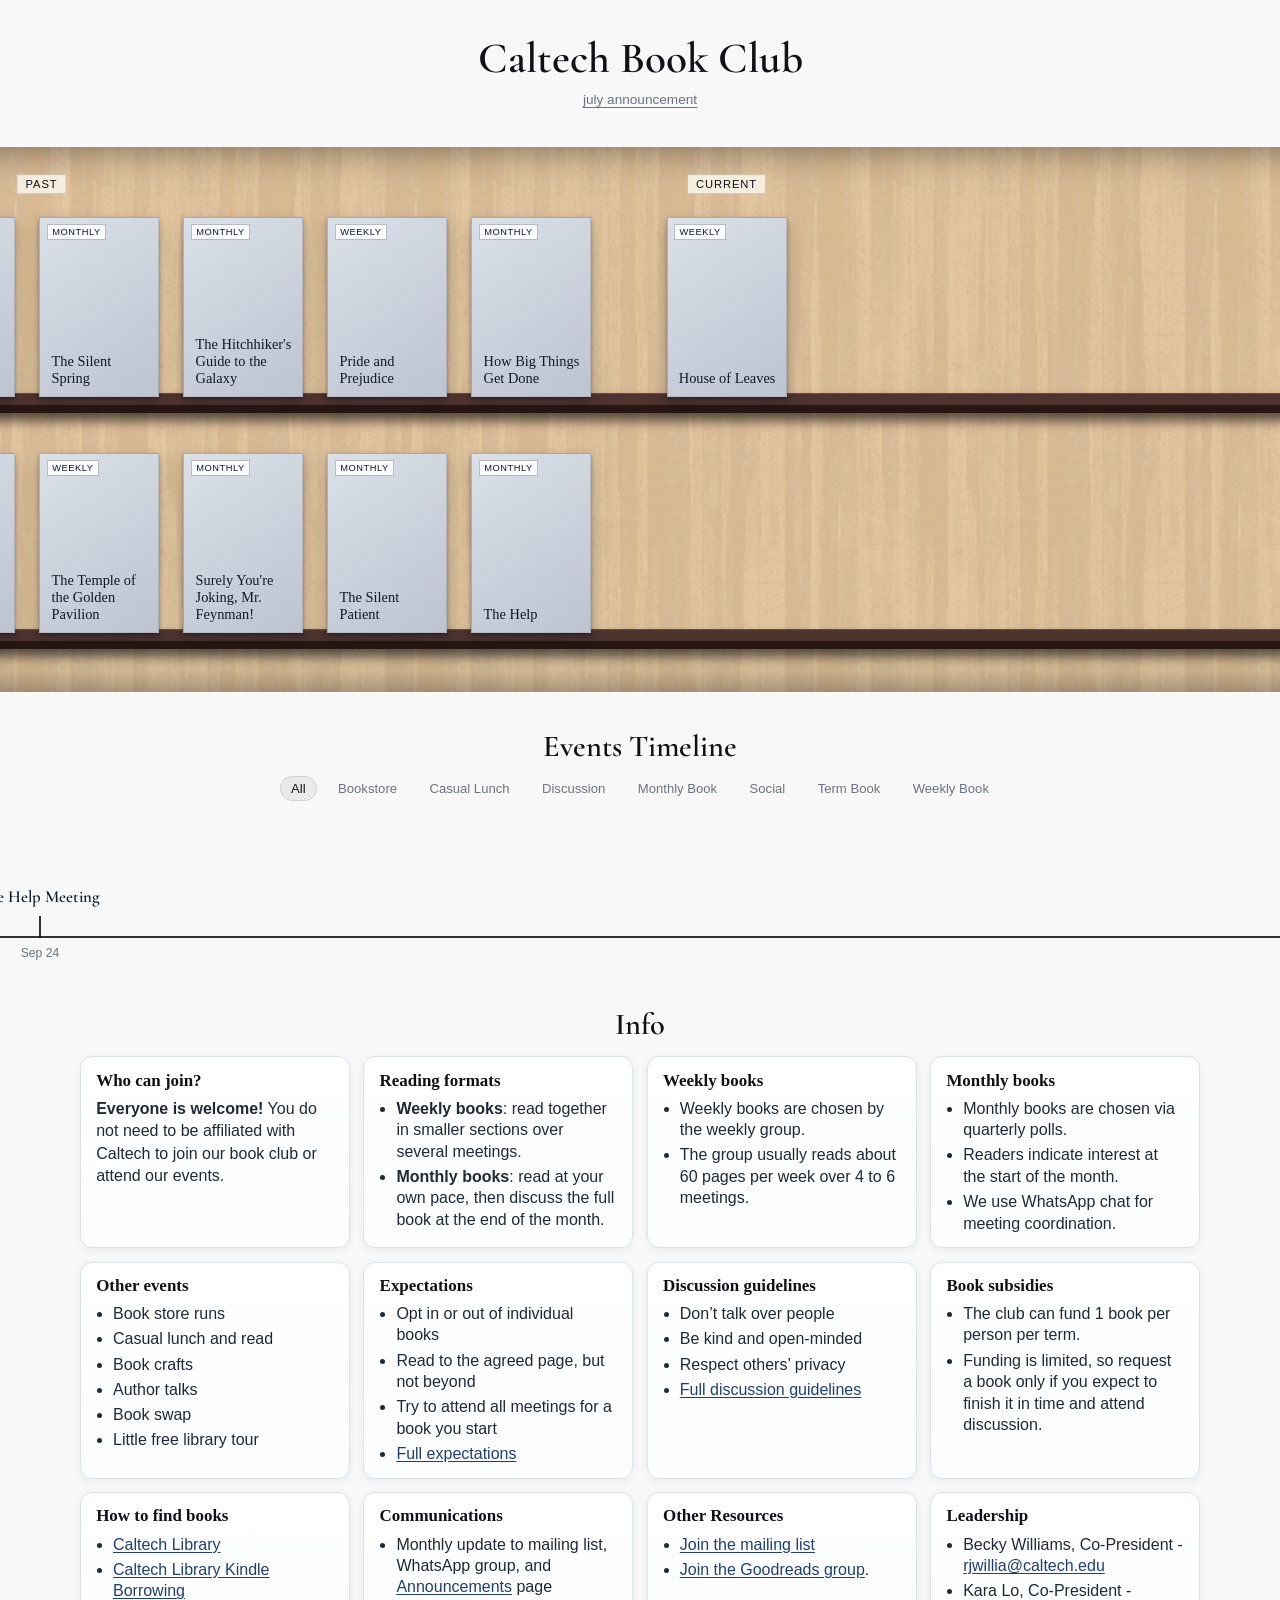
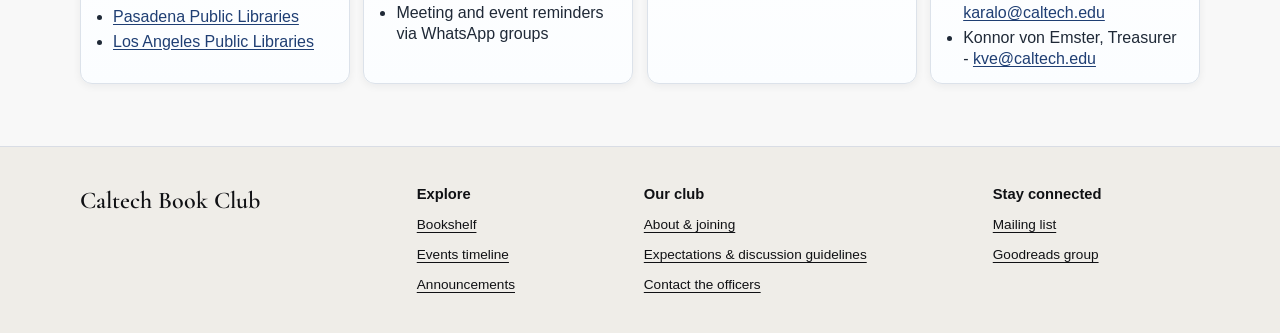
==== commit d5a796a1: "Move other events before member guidelines" ====
--- a/public/index.html
+++ b/public/index.html
@@ -105,6 +105,17 @@
             </ul>
           </article>
           <article class="info-card">
+            <h3>Other events</h3>
+            <ul class="info-list">
+              <li>Book store runs</li>
+              <li>Casual lunch and read</li>
+              <li>Book crafts</li>
+              <li>Author talks</li>
+              <li>Book swap</li>
+              <li>Little free library tour</li>
+            </ul>
+          </article>
+          <article class="info-card">
             <h3>Expectations</h3>
             <ul class="info-list">
               <li>Opt in or out of individual books</li>
@@ -120,17 +131,6 @@
               <li>Be kind and open-minded</li>
               <li>Respect others’ privacy</li>
               <li><a href="guidelines.html#discussion">Full discussion guidelines</a></li>
-            </ul>
-          </article>
-          <article class="info-card">
-            <h3>Other events</h3>
-            <ul class="info-list">
-			  <li>Book store runs</li>
-              <li>Casual lunch and read</li>
-              <li>Book crafts</li>
-			  <li>Author talks</li>
-			  <li>Book swap</li>
-			  <li>Little free library tour</li>
             </ul>
           </article>
           <article class="info-card">
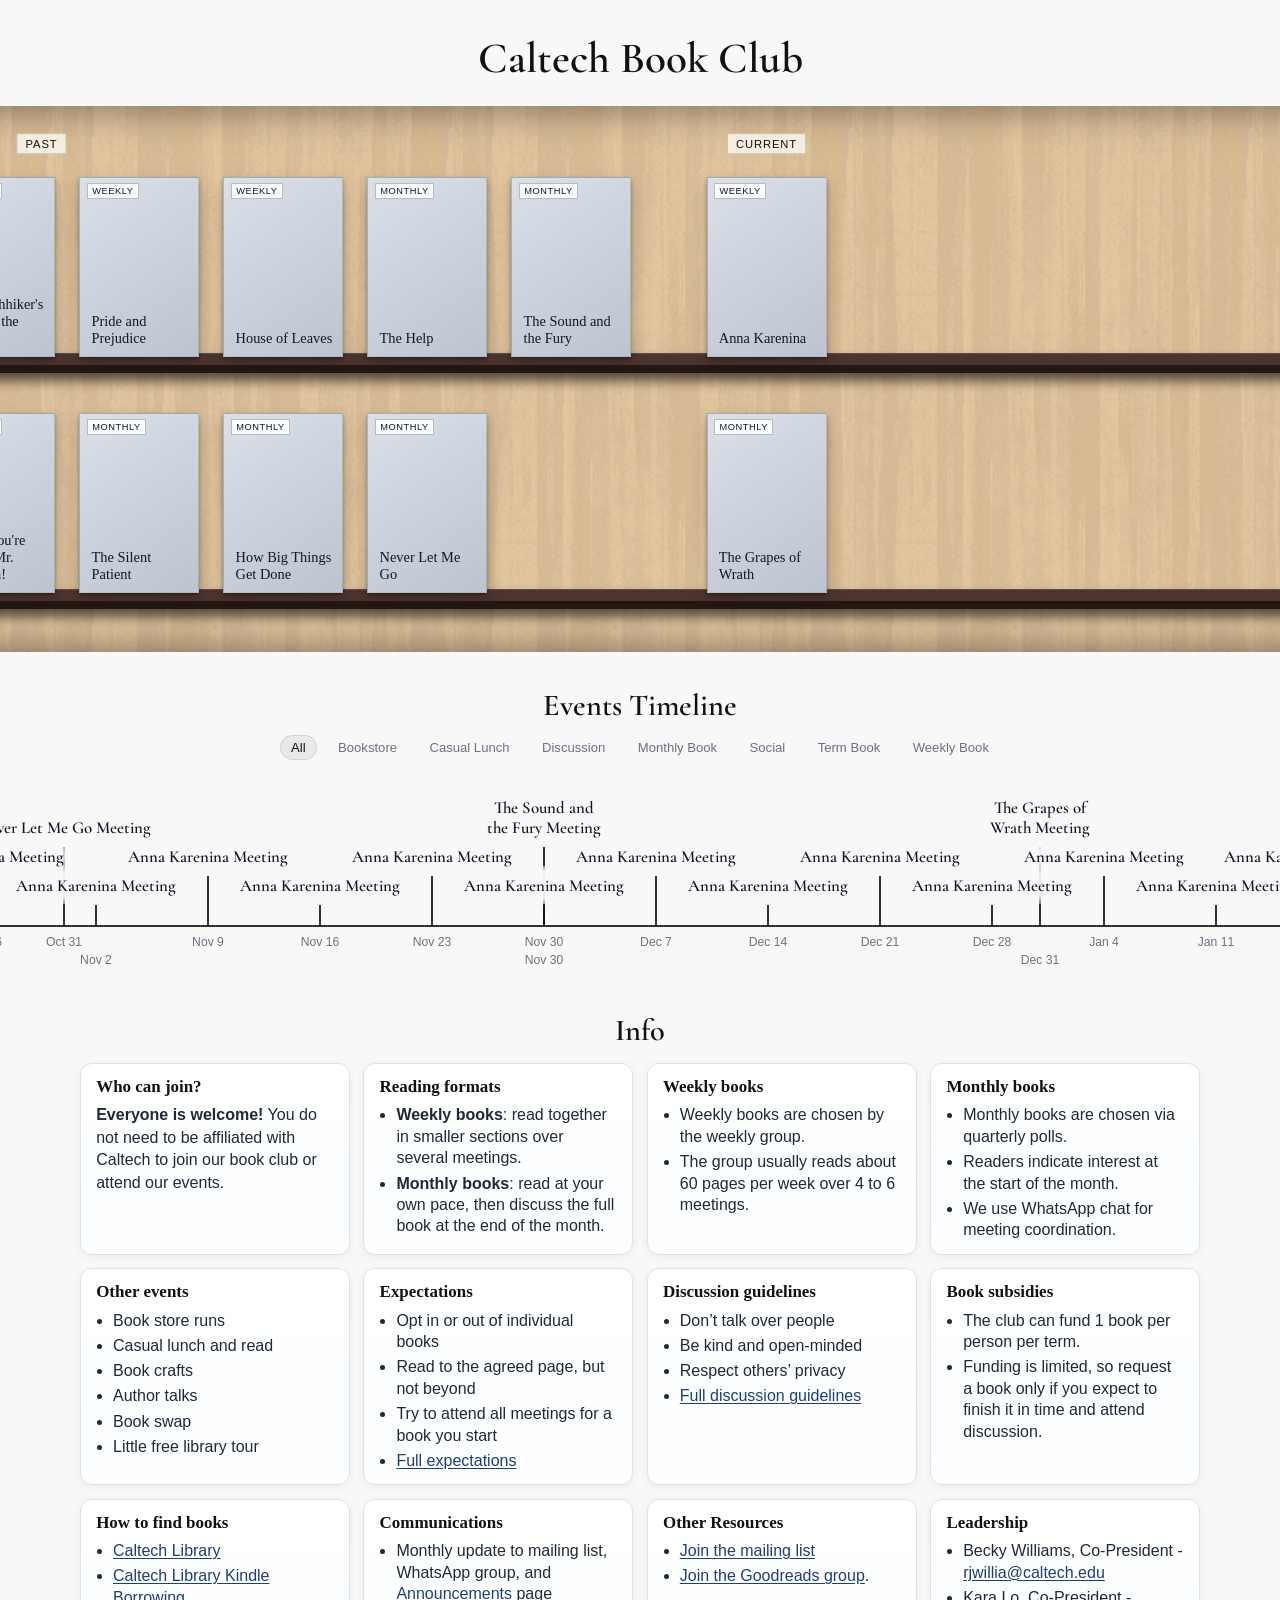
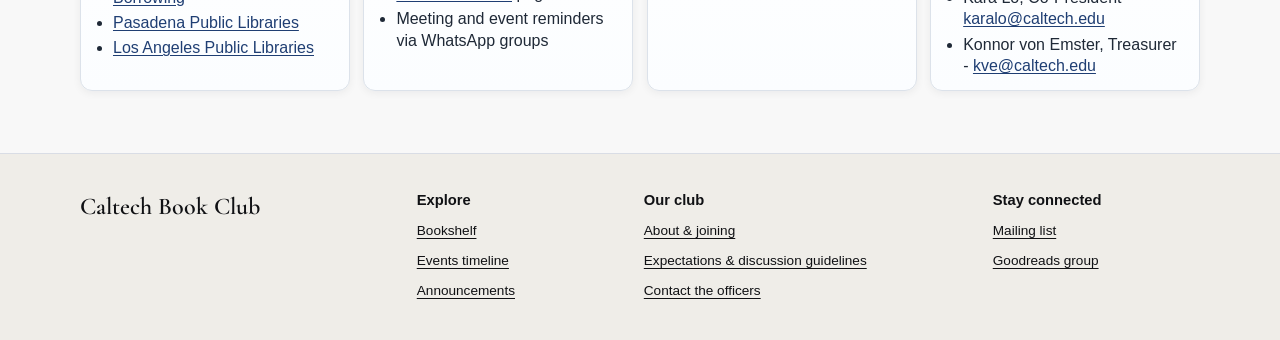
==== commit ff7dafed: "Only display homepage announcement link within two months of announcement" ====
--- a/public/index.html
+++ b/public/index.html
@@ -46,9 +46,18 @@
   <header class="site-header">
     <div class="container hero-simple">
       <h1>Caltech Book Club</h1>
-      <p style="text-align: center; margin-top: 0.4rem;">
-        <a href="announcements.html" style="font-size: 0.85rem; color: var(--muted); text-decoration: underline; text-underline-offset: 0.2em;">july announcement</a>
+      <p id="latest-announcement-link" style="text-align: center; margin-top: 0.4rem;" hidden>
+        <a href="announcements.html" style="font-size: 0.85rem; color: var(--muted); text-decoration: underline; text-underline-offset: 0.2em;">July announcement</a>
       </p>
+      <script>
+        (() => {
+          const announcementDate = new Date(2026, 6, 1);
+          const expires = new Date(announcementDate);
+          expires.setMonth(expires.getMonth() + 2);
+          const link = document.getElementById("latest-announcement-link");
+          if (link && new Date() < expires) link.hidden = false;
+        })();
+      </script>
     </div>
   </header>
 
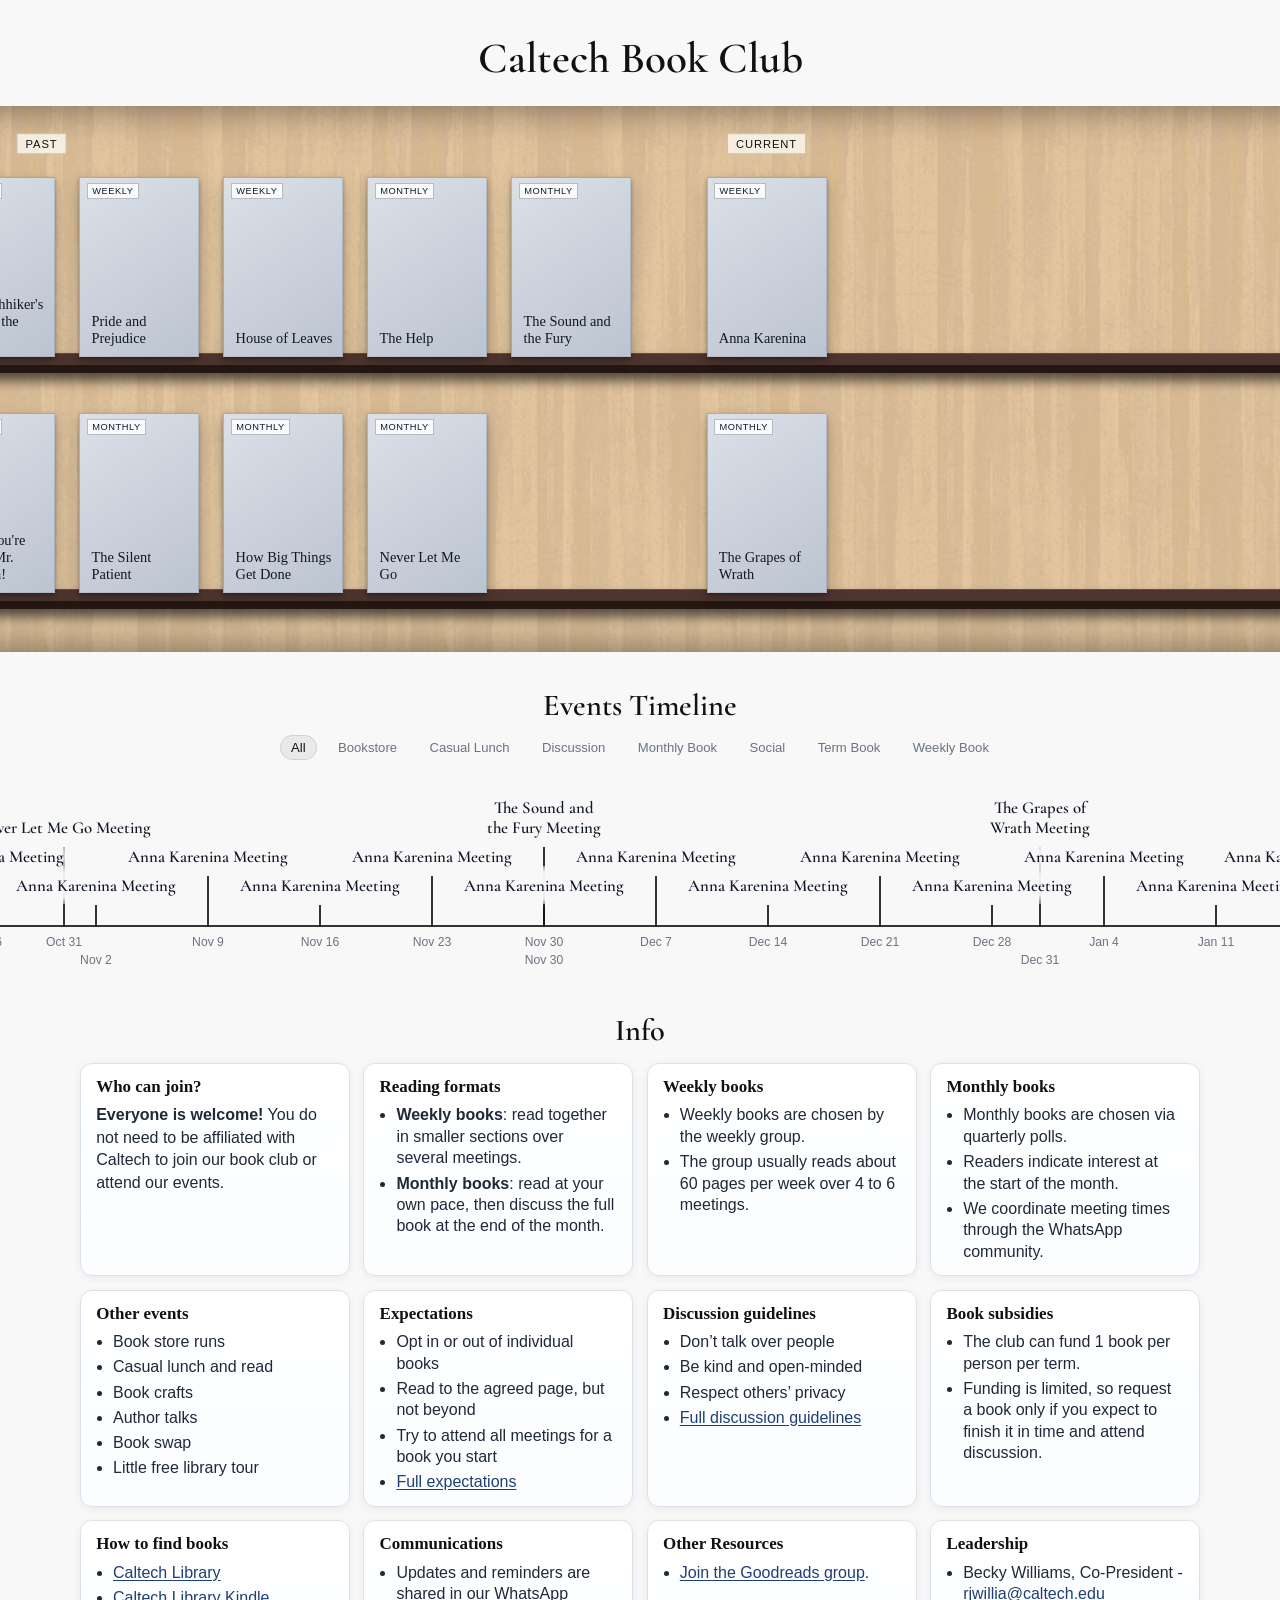
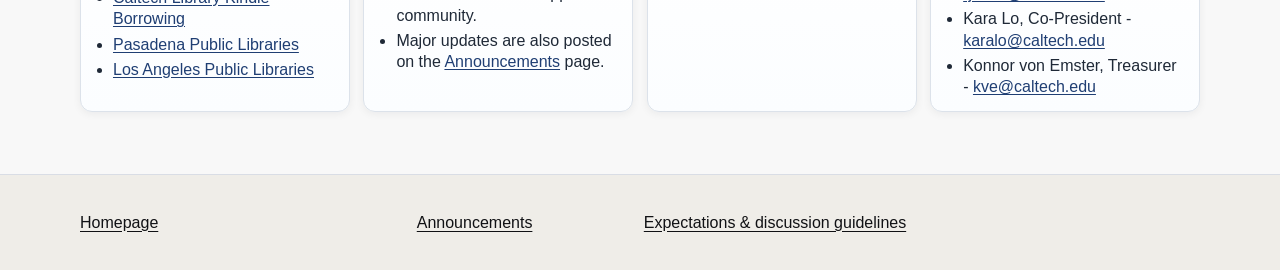
==== commit fd3cbfd6: "Replace mailing list references and simplify footer (public/index.html)" ====
--- a/public/index.html
+++ b/public/index.html
@@ -15,7 +15,7 @@
   <meta name="twitter:card" content="summary">
   <meta name="twitter:title" content="Caltech Book Club">
   <meta name="twitter:description" content="A Caltech community reading group in Pasadena with book discussions, lunches, outings, and events.">
-  <link rel="stylesheet" href="styles.css?v=9">
+  <link rel="stylesheet" href="styles.css?v=10">
   <script type="application/ld+json">
   {
     "@context": "https://schema.org",
@@ -34,7 +34,6 @@
       "url": "https://www.caltech.edu/"
     },
     "sameAs": [
-      "https://lists.caltech.edu/postorius/lists/book-club.caltech.edu/",
       "https://www.goodreads.com/group/show/7262568-caltech-book-club"
     ]
   }
@@ -110,7 +109,7 @@
             <ul class="info-list">
               <li>Monthly books are chosen via quarterly polls.</li>
               <li>Readers indicate interest at the start of the month.</li>
-              <li>We use WhatsApp chat for meeting coordination.</li>
+              <li>We coordinate meeting times through the WhatsApp community.</li>
             </ul>
           </article>
           <article class="info-card">
@@ -161,14 +160,14 @@
           <article class="info-card">
             <h3>Communications</h3>
             <ul class="info-list">
-              <li>Monthly update to mailing list, WhatsApp group, and <a href="announcements.html">Announcements</a> page</li>
-			  <li>Meeting and event reminders via WhatsApp groups</li>
+              <li>Updates and reminders are shared in our WhatsApp community.</li>
+			  <li>Major updates are also posted on the <a href="announcements.html">Announcements</a> page.</li>
             </ul>
           </article>
           <article class="info-card">
             <h3>Other Resources</h3>
 			  <ul class="info-list">
-              	<li><a href="https://lists.caltech.edu/postorius/lists/book-club.caltech.edu/">Join the mailing list</a></li>
+              	
 			  	<li><a href="https://www.goodreads.com/group/show/7262568-caltech-book-club" target="_blank" rel="noopener">Join the Goodreads group</a>.</li>
 			  </ul>
           </article>
@@ -186,23 +185,11 @@
   </main>
 
   <footer class="site-footer">
-    <div class="container footer-grid">
-      <div><a class="footer-brand" href="index.html">Caltech Book Club</a></div>
-      <nav aria-label="Site map"><h2>Explore</h2><ul>
-        <li><a href="index.html#books">Bookshelf</a></li>
-        <li><a href="index.html#events">Events timeline</a></li>
-        <li><a href="announcements.html">Announcements</a></li>
-      </ul></nav>
-      <nav aria-label="Club information"><h2>Our club</h2><ul>
-        <li><a href="index.html#info">About &amp; joining</a></li>
-        <li><a href="guidelines.html">Expectations &amp; discussion guidelines</a></li>
-        <li><a href="index.html#leadership">Contact the officers</a></li>
-      </ul></nav>
-      <nav aria-label="Community links"><h2>Stay connected</h2><ul>
-        <li><a href="https://lists.caltech.edu/postorius/lists/book-club.caltech.edu/">Mailing list</a></li>
-        <li><a href="https://www.goodreads.com/group/show/7262568-caltech-book-club">Goodreads group</a></li>
-      </ul></nav>
-    </div>
+    <nav class="container footer-grid" aria-label="Footer">
+      <a href="index.html">Homepage</a>
+      <a href="announcements.html">Announcements</a>
+      <a href="guidelines.html">Expectations &amp; discussion guidelines</a>
+    </nav>
   </footer>
 
   <script src="books-data.js?v=2" defer></script>
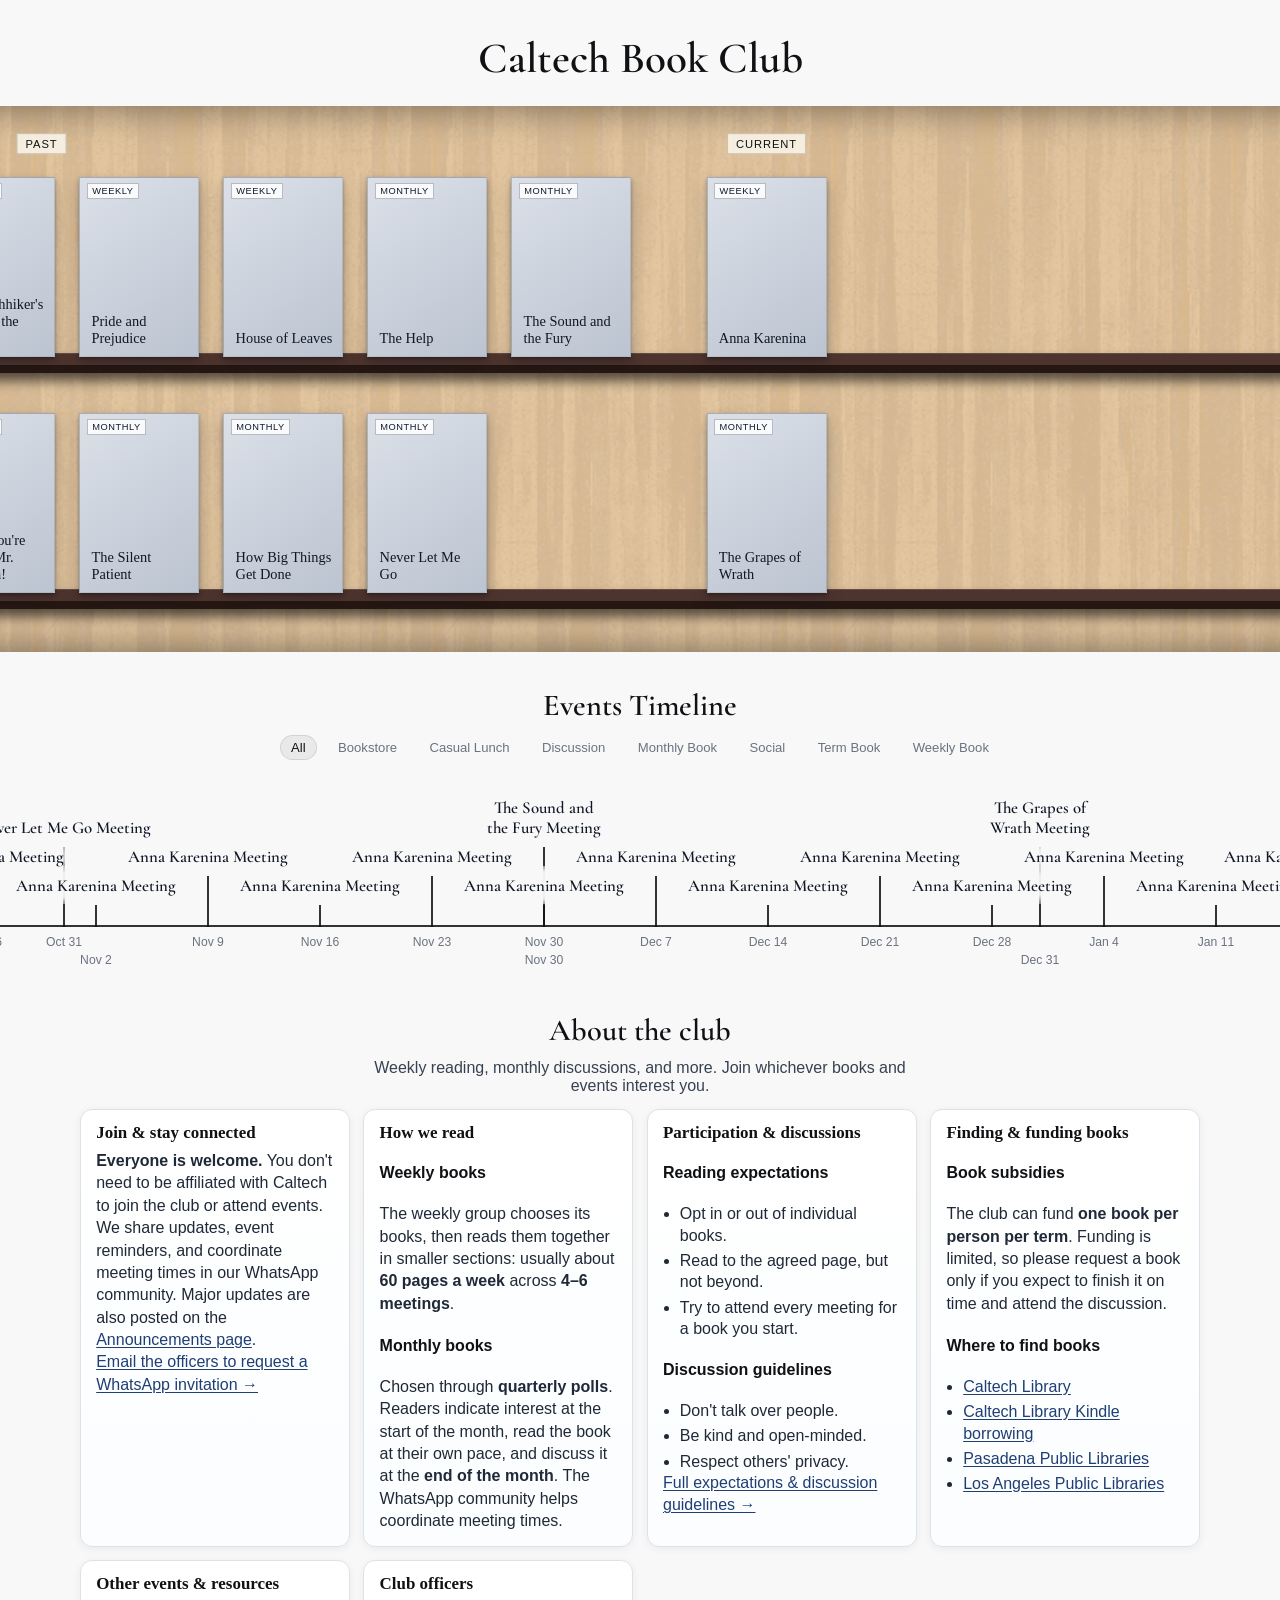
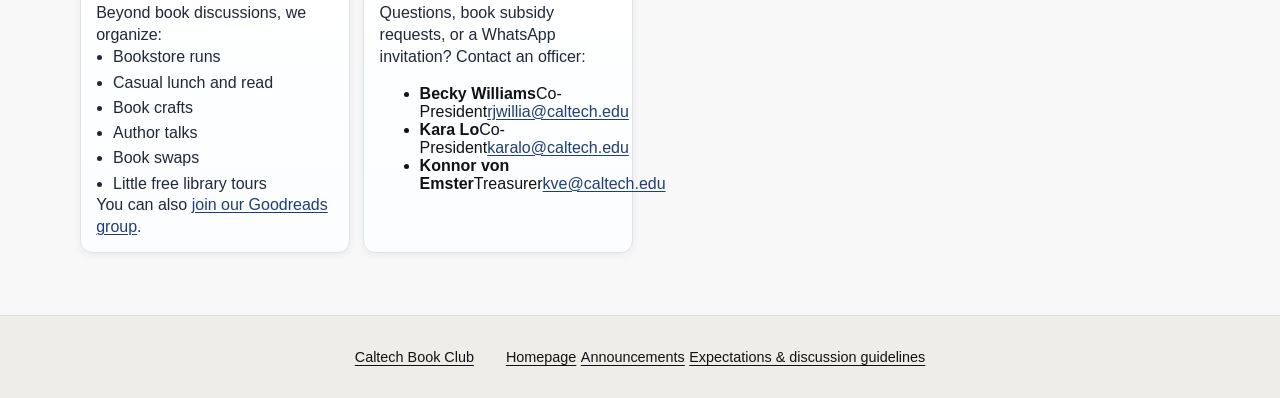
==== commit 7a74241c: "Redesign About the club section preserving all visitor information and restore footer brand" ====
--- a/public/index.html
+++ b/public/index.html
@@ -15,7 +15,7 @@
   <meta name="twitter:card" content="summary">
   <meta name="twitter:title" content="Caltech Book Club">
   <meta name="twitter:description" content="A Caltech community reading group in Pasadena with book discussions, lunches, outings, and events.">
-  <link rel="stylesheet" href="styles.css?v=10">
+  <link rel="stylesheet" href="styles.css?v=11">
   <script type="application/ld+json">
   {
     "@context": "https://schema.org",
@@ -82,101 +82,89 @@
       </div>
     </section>
 
-    <section id="info" class="placeholder-section" aria-labelledby="info-title">
+<section id="info" class="placeholder-section" aria-labelledby="info-title">
       <div class="container">
-        <h2 id="info-title">Info</h2>
+        <h2 id="info-title">About the club</h2>
+        <p class="info-intro">Weekly reading, monthly discussions, and more. Join whichever books and events interest you.</p>
         <div class="info-grid">
           <article class="info-card">
-            <h3>Who can join?</h3>
-            <p><strong>Everyone is welcome!</strong> You do not need to be affiliated with Caltech to join our book club or attend our events.</p>
+            <h3>Join &amp; stay connected</h3>
+            <p><strong>Everyone is welcome.</strong> You don't need to be affiliated with Caltech to join the club or attend events.</p>
+            <p>We share updates, event reminders, and coordinate meeting times in our WhatsApp community. Major updates are also posted on the <a href="announcements.html">Announcements page</a>.</p>
+            <p class="info-action"><a href="mailto:rjwillia@caltech.edu,karalo@caltech.edu,kve@caltech.edu?subject=Caltech%20Book%20Club%20WhatsApp%20community">Email the officers to request a WhatsApp invitation &rarr;</a></p>
           </article>
+
           <article class="info-card">
-            <h3>Reading formats</h3>
-            <ul class="info-list">
-              <li><strong>Weekly books</strong>: read together in smaller sections over several meetings.</li>
-              <li><strong>Monthly books</strong>: read at your own pace, then discuss the full book at the end of the month.</li>
+            <h3>How we read</h3>
+            <div class="info-subsections">
+              <section>
+                <h4>Weekly books</h4>
+                <p>The weekly group chooses its books, then reads them together in smaller sections: usually about <strong>60 pages a week</strong> across <strong>4–6 meetings</strong>.</p>
+              </section>
+              <section>
+                <h4>Monthly books</h4>
+                <p>Chosen through <strong>quarterly polls</strong>. Readers indicate interest at the start of the month, read the book at their own pace, and discuss it at the <strong>end of the month</strong>. The WhatsApp community helps coordinate meeting times.</p>
+              </section>
+            </div>
+          </article>
+
+          <article class="info-card">
+            <h3>Participation &amp; discussions</h3>
+            <div class="info-subsections">
+              <section>
+                <h4>Reading expectations</h4>
+                <ul class="info-list">
+                  <li>Opt in or out of individual books.</li>
+                  <li>Read to the agreed page, but not beyond.</li>
+                  <li>Try to attend every meeting for a book you start.</li>
+                </ul>
+              </section>
+              <section>
+                <h4>Discussion guidelines</h4>
+                <ul class="info-list">
+                  <li>Don't talk over people.</li>
+                  <li>Be kind and open-minded.</li>
+                  <li>Respect others' privacy.</li>
+                </ul>
+              </section>
+            </div>
+            <p class="info-card-more"><a href="guidelines.html">Full expectations &amp; discussion guidelines &rarr;</a></p>
+          </article>
+
+          <article class="info-card">
+            <h3>Finding &amp; funding books</h3>
+            <h4>Book subsidies</h4>
+            <p>The club can fund <strong>one book per person per term</strong>. Funding is limited, so please request a book only if you expect to finish it on time and attend the discussion.</p>
+            <h4>Where to find books</h4>
+            <ul class="info-list info-resource-list">
+              <li><a href="https://www.library.caltech.edu/" target="_blank" rel="noopener">Caltech Library</a></li>
+              <li><a href="https://library.caltech.edu/about/policies/lending#kindles" target="_blank" rel="noopener">Caltech Library Kindle borrowing</a></li>
+              <li><a href="https://www.cityofpasadena.net/library/" target="_blank" rel="noopener">Pasadena Public Libraries</a></li>
+              <li><a href="https://www.lapl.org/" target="_blank" rel="noopener">Los Angeles Public Libraries</a></li>
             </ul>
           </article>
-		  <article class="info-card">
-            <h3>Weekly books</h3>
-            <ul class="info-list">
-              <li>Weekly books are chosen by the weekly group.</li>
-              <li>The group usually reads about 60 pages per week over 4 to 6 meetings.</li>
-            </ul>
-          </article>
+
           <article class="info-card">
-            <h3>Monthly books</h3>
-            <ul class="info-list">
-              <li>Monthly books are chosen via quarterly polls.</li>
-              <li>Readers indicate interest at the start of the month.</li>
-              <li>We coordinate meeting times through the WhatsApp community.</li>
-            </ul>
-          </article>
-          <article class="info-card">
-            <h3>Other events</h3>
-            <ul class="info-list">
-              <li>Book store runs</li>
+            <h3>Other events &amp; resources</h3>
+            <p>Beyond book discussions, we organize:</p>
+            <ul class="info-list info-activity-list">
+              <li>Bookstore runs</li>
               <li>Casual lunch and read</li>
               <li>Book crafts</li>
               <li>Author talks</li>
-              <li>Book swap</li>
-              <li>Little free library tour</li>
+              <li>Book swaps</li>
+              <li>Little free library tours</li>
             </ul>
+            <p class="info-card-more">You can also <a href="https://www.goodreads.com/group/show/7262568-caltech-book-club" target="_blank" rel="noopener">join our Goodreads group</a>.</p>
           </article>
-          <article class="info-card">
-            <h3>Expectations</h3>
-            <ul class="info-list">
-              <li>Opt in or out of individual books</li>
-              <li>Read to the agreed page, but not beyond</li>
-              <li>Try to attend all meetings for a book you start</li>
-              <li><a href="guidelines.html#expectations">Full expectations</a></li>
-            </ul>
-          </article>
-          <article class="info-card">
-            <h3>Discussion guidelines</h3>
-            <ul class="info-list">
-              <li>Don’t talk over people</li>
-              <li>Be kind and open-minded</li>
-              <li>Respect others’ privacy</li>
-              <li><a href="guidelines.html#discussion">Full discussion guidelines</a></li>
-            </ul>
-          </article>
-          <article class="info-card">
-            <h3>Book subsidies</h3>
-            <ul class="info-list">
-              <li>The club can fund 1 book per person per term.</li>
-              <li>Funding is limited, so request a book only if you expect to finish it in time and attend discussion.</li>
-            </ul>
-          </article>
-          <article class="info-card">
-            <h3>How to find books</h3>
-            <ul class="info-list">
-              <li><a href="https://www.library.caltech.edu/" target="_blank" rel="noopener">Caltech Library</a></li>
-			  <li><a href="https://library.caltech.edu/about/policies/lending#kindles" target="_blank" rel="noopener">Caltech Library Kindle Borrowing</a></li>
-              <li><a href="https://www.cityofpasadena.net/library/" target="_blank" rel="noopener">Pasadena Public Libraries</a></li>
-			  <li><a href="https://www.lapl.org/" target="_blank" rel="noopener">Los Angeles Public Libraries</a></li>
-            </ul>
-          </article>
-          <article class="info-card">
-            <h3>Communications</h3>
-            <ul class="info-list">
-              <li>Updates and reminders are shared in our WhatsApp community.</li>
-			  <li>Major updates are also posted on the <a href="announcements.html">Announcements</a> page.</li>
-            </ul>
-          </article>
-          <article class="info-card">
-            <h3>Other Resources</h3>
-			  <ul class="info-list">
-              	
-			  	<li><a href="https://www.goodreads.com/group/show/7262568-caltech-book-club" target="_blank" rel="noopener">Join the Goodreads group</a>.</li>
-			  </ul>
-          </article>
+
           <article id="leadership" class="info-card">
-            <h3>Leadership</h3>
-            <ul class="info-list">
-              <li>Becky Williams, Co-President - <a href="mailto:rjwillia@caltech.edu">rjwillia@caltech.edu</a></li>
-              <li>Kara Lo, Co-President - <a href="mailto:karalo@caltech.edu">karalo@caltech.edu</a></li>
-              <li>Konnor von Emster, Treasurer - <a href="mailto:kve@caltech.edu">kve@caltech.edu</a></li>
+            <h3>Club officers</h3>
+            <p>Questions, book subsidy requests, or a WhatsApp invitation? Contact an officer:</p>
+            <ul class="info-officers">
+              <li><strong>Becky Williams</strong><span>Co-President</span><a href="mailto:rjwillia@caltech.edu">rjwillia@caltech.edu</a></li>
+              <li><strong>Kara Lo</strong><span>Co-President</span><a href="mailto:karalo@caltech.edu">karalo@caltech.edu</a></li>
+              <li><strong>Konnor von Emster</strong><span>Treasurer</span><a href="mailto:kve@caltech.edu">kve@caltech.edu</a></li>
             </ul>
           </article>
         </div>
@@ -185,11 +173,14 @@
   </main>
 
   <footer class="site-footer">
-    <nav class="container footer-grid" aria-label="Footer">
-      <a href="index.html">Homepage</a>
-      <a href="announcements.html">Announcements</a>
-      <a href="guidelines.html">Expectations &amp; discussion guidelines</a>
-    </nav>
+    <div class="container footer-grid">
+      <a class="footer-brand" href="index.html">Caltech Book Club</a>
+      <nav class="footer-links" aria-label="Footer">
+        <a href="index.html">Homepage</a>
+        <a href="announcements.html">Announcements</a>
+        <a href="guidelines.html">Expectations &amp; discussion guidelines</a>
+      </nav>
+    </div>
   </footer>
 
   <script src="books-data.js?v=2" defer></script>
--- a/public/styles.css
+++ b/public/styles.css
@@ -890,19 +890,10 @@
   }
 }
 
-/* Member information and shared navigation */
-.site-footer { margin-top: 3rem; padding: 2.4rem 0; border-top: 1px solid var(--line); background: #efede8; }
-.footer-grid { display: grid; grid-template-columns: 1.25fr .8fr 1.3fr .85fr; gap: 2rem; }
-.footer-brand { font: 600 1.5rem var(--section-header-font); text-decoration: none; }
-.footer-grid p { color: #505760; font-size: .85rem; line-height: 1.5; }
-.footer-grid h2 { font-family: inherit; font-weight: 600; font-size: .92rem; margin: 0 0 .8rem; }
-.footer-grid ul { list-style: none; padding: 0; margin: 0; display: grid; gap: .6rem; }
-.footer-grid li { font-size: .85rem; line-height: 1.5; }
-.footer-grid a { text-underline-offset: .2em; }
-@media (max-width: 700px) {
-  .footer-grid { grid-template-columns: 1fr 1fr; gap: 1.5rem; }
-}
-@media (max-width: 380px) { .footer-grid { grid-template-columns: 1fr; } }
+/* Minimal site footer */
+.site-footer { margin-top: 3rem; padding: 2rem 0; border-top: 1px solid var(--line); background: #efede8; }
+.footer-grid { display: flex; align-items: center; justify-content: center; flex-wrap: wrap; gap: .75rem 2rem; }
+.footer-grid a { font-size: .9rem; text-underline-offset: .2em; }
 
 #discussion.info-card h3 { margin: 1rem 0 .45rem; }
 #discussion.info-card > p { margin-top: 1rem; }
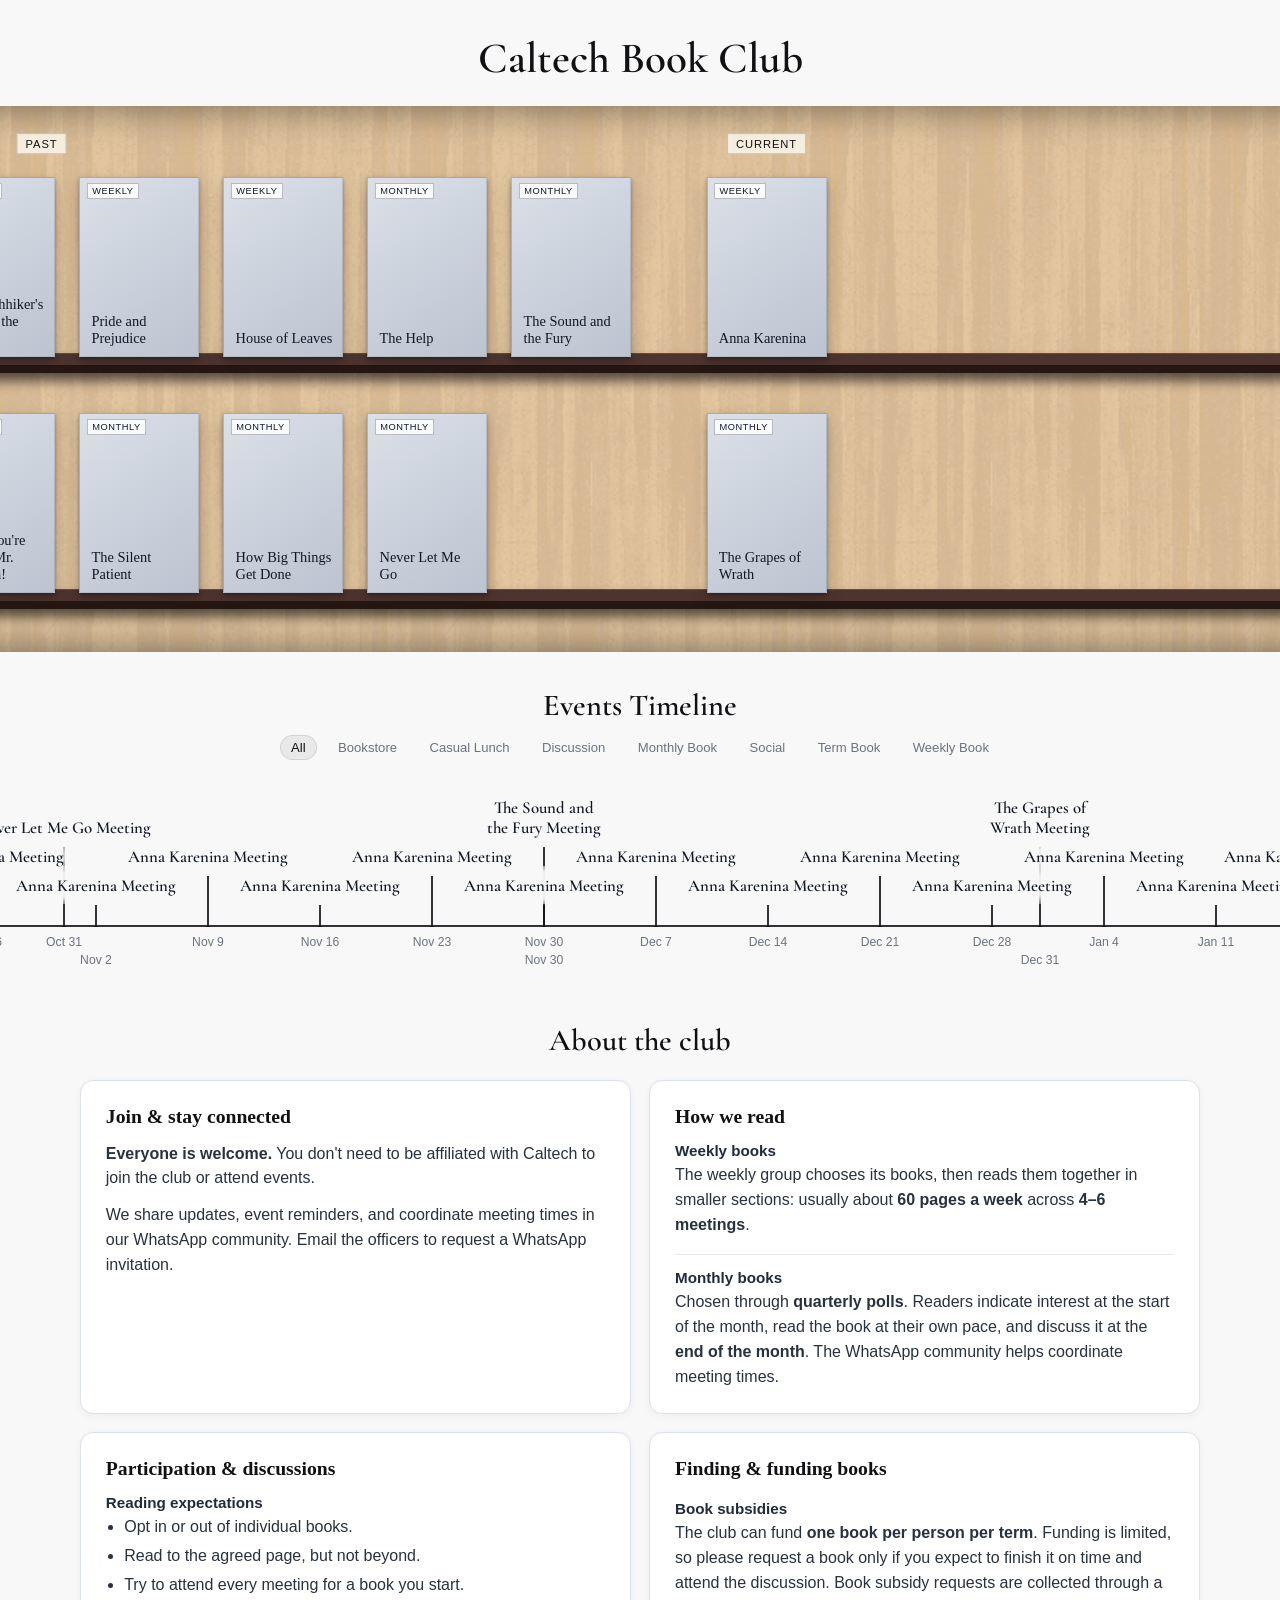
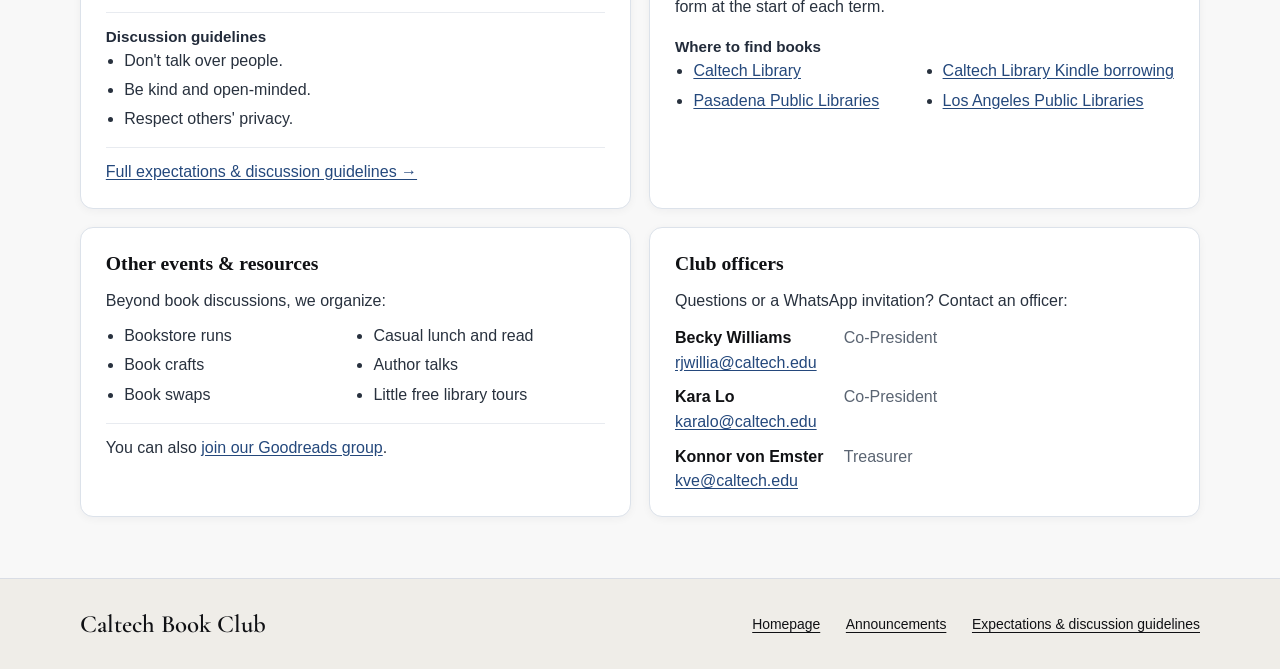
==== commit cd58c825: "Simplify About section copy and clarify subsidy form process" ====
--- a/public/index.html
+++ b/public/index.html
@@ -15,7 +15,7 @@
   <meta name="twitter:card" content="summary">
   <meta name="twitter:title" content="Caltech Book Club">
   <meta name="twitter:description" content="A Caltech community reading group in Pasadena with book discussions, lunches, outings, and events.">
-  <link rel="stylesheet" href="styles.css?v=11">
+  <link rel="stylesheet" href="styles.css?v=12">
   <script type="application/ld+json">
   {
     "@context": "https://schema.org",
@@ -85,13 +85,11 @@
 <section id="info" class="placeholder-section" aria-labelledby="info-title">
       <div class="container">
         <h2 id="info-title">About the club</h2>
-        <p class="info-intro">Weekly reading, monthly discussions, and more. Join whichever books and events interest you.</p>
         <div class="info-grid">
           <article class="info-card">
             <h3>Join &amp; stay connected</h3>
             <p><strong>Everyone is welcome.</strong> You don't need to be affiliated with Caltech to join the club or attend events.</p>
-            <p>We share updates, event reminders, and coordinate meeting times in our WhatsApp community. Major updates are also posted on the <a href="announcements.html">Announcements page</a>.</p>
-            <p class="info-action"><a href="mailto:rjwillia@caltech.edu,karalo@caltech.edu,kve@caltech.edu?subject=Caltech%20Book%20Club%20WhatsApp%20community">Email the officers to request a WhatsApp invitation &rarr;</a></p>
+            <p>We share updates, event reminders, and coordinate meeting times in our WhatsApp community. Email the officers to request a WhatsApp invitation.</p>
           </article>
 
           <article class="info-card">
@@ -134,7 +132,7 @@
           <article class="info-card">
             <h3>Finding &amp; funding books</h3>
             <h4>Book subsidies</h4>
-            <p>The club can fund <strong>one book per person per term</strong>. Funding is limited, so please request a book only if you expect to finish it on time and attend the discussion.</p>
+            <p>The club can fund <strong>one book per person per term</strong>. Funding is limited, so please request a book only if you expect to finish it on time and attend the discussion. Book subsidy requests are collected through a form at the start of each term.</p>
             <h4>Where to find books</h4>
             <ul class="info-list info-resource-list">
               <li><a href="https://www.library.caltech.edu/" target="_blank" rel="noopener">Caltech Library</a></li>
@@ -160,7 +158,7 @@
 
           <article id="leadership" class="info-card">
             <h3>Club officers</h3>
-            <p>Questions, book subsidy requests, or a WhatsApp invitation? Contact an officer:</p>
+            <p>Questions or a WhatsApp invitation? Contact an officer:</p>
             <ul class="info-officers">
               <li><strong>Becky Williams</strong><span>Co-President</span><a href="mailto:rjwillia@caltech.edu">rjwillia@caltech.edu</a></li>
               <li><strong>Kara Lo</strong><span>Co-President</span><a href="mailto:karalo@caltech.edu">karalo@caltech.edu</a></li>
--- a/public/styles.css
+++ b/public/styles.css
@@ -567,74 +567,132 @@
 }
 
 .placeholder-section {
-  padding: 0.9rem 0;
+  padding: 1.5rem 0 0.8rem;
+}
+
+.info-intro {
+  margin: 0.4rem auto 0;
+  max-width: 62ch;
+  text-align: center;
+  color: #4b5563;
+  line-height: 1.5;
 }
 
 .info-grid {
-  margin-top: 0.85rem;
+  margin-top: 1.3rem;
   display: grid;
-  grid-template-columns: repeat(auto-fit, minmax(220px, 1fr));
-  gap: 0.85rem;
-}
-
-.info-intro {
-  margin: 0.6rem auto 0;
-  max-width: 64ch;
-  text-align: center;
-  color: #374151;
+  grid-template-columns: repeat(2, minmax(0, 1fr));
+  gap: 1.15rem;
+  align-items: stretch;
 }
 
 .info-card {
-  background: linear-gradient(180deg, #ffffff, #fbfdff);
+  min-width: 0;
+  background: #ffffff;
   border: 1px solid #dce2ea;
-  border-radius: 12px;
-  padding: 0.82rem 0.95rem;
-  box-shadow: 0 2px 9px rgba(16, 24, 40, 0.06);
-  transition: transform 120ms ease, box-shadow 120ms ease;
-}
-
-.info-card:hover {
-  transform: translateY(-1px);
-  box-shadow: 0 7px 16px rgba(16, 24, 40, 0.1);
+  border-radius: 13px;
+  padding: 1.45rem 1.55rem;
+  box-shadow: 0 2px 9px rgba(16, 24, 40, 0.045);
 }
 
 .info-card h3 {
-  margin: 0 0 0.45rem;
+  margin: 0 0 0.75rem;
   font-family: Georgia, "Times New Roman", serif;
-  font-size: 1.06rem;
-}
-
-.info-card strong {
+  font-size: 1.23rem;
+  line-height: 1.3;
+}
+
+.info-card h4 {
+  margin: 0 0 0.28rem;
+  font-size: 0.95rem;
+  font-weight: 700;
+  color: #222b3a;
+}
+
+.info-card h4:not(:first-child) {
+  margin-top: 1.1rem;
+}
+
+.info-card strong { font-weight: 650; }
+
+.info-card p {
+  margin: 0;
+  color: #28313e;
+  line-height: 1.55;
+}
+
+.info-card p + p { margin-top: 0.75rem; }
+
+.info-subsections {
+  display: grid;
+  gap: 1rem;
+}
+
+.info-subsections > section + section {
+  border-top: 1px solid #e8ebf0;
+  padding-top: 0.9rem;
+}
+
+.info-list {
+  margin: 0;
+  padding-left: 1.15rem;
+  display: grid;
+  gap: 0.35rem;
+  color: #28313e;
+}
+
+.info-list li { line-height: 1.45; }
+
+.info-resource-list {
+  grid-template-columns: repeat(2, minmax(0, 1fr));
+  gap: 0.4rem 1.1rem;
+}
+
+.info-activity-list {
+  grid-template-columns: repeat(2, minmax(0, 1fr));
+  gap: 0.4rem 1.1rem;
+  margin-top: 0.65rem;
+}
+
+.info-card a {
+  color: #24487c;
+  text-underline-offset: 0.14em;
+}
+
+.info-card a:hover,
+.info-card a:focus-visible { color: #0f2b58; }
+
+.info-card .info-action {
+  margin-top: 1rem;
+  border-top: 1px solid #e8ebf0;
+  padding-top: 0.9rem;
   font-weight: 600;
 }
 
-.info-card p {
-  margin: 0;
-  color: #1f2937;
-  line-height: 1.4;
-}
-
-.info-list {
-  margin: 0;
-  padding-left: 1.05rem;
+.info-card .info-card-more {
+  margin-top: 1.05rem;
+  border-top: 1px solid #e8ebf0;
+  padding-top: 0.75rem;
+}
+
+.info-officers {
+  padding: 0;
+  margin: 0.8rem 0 0;
+  list-style: none;
   display: grid;
-  gap: 0.24rem;
-  color: #1f2937;
-}
-
-.info-list li {
-  line-height: 1.34;
-}
-
-.info-card a {
-  color: #1f3e73;
-  text-underline-offset: 0.12em;
-}
-
-.info-card a:hover,
-.info-card a:focus-visible {
-  color: #0f2b58;
-}
+  gap: 0.7rem;
+}
+
+.info-officers li {
+  display: flex;
+  flex-wrap: wrap;
+  gap: 0.1rem 0.55rem;
+  line-height: 1.45;
+}
+
+.info-officers strong { min-width: 10rem; }
+.info-officers span { color: #5a6472; }
+.info-officers a { flex-basis: 100%; overflow-wrap: anywhere; }
 
 .announcements-list {
   display: grid;
@@ -880,20 +938,51 @@
     grid-template-columns: 1fr;
   }
 
-  .info-grid {
-    grid-template-columns: 1fr;
-    gap: 0.72rem;
-  }
+  .info-grid { grid-template-columns: 1fr; gap: 0.9rem; }
+  .info-card { padding: 1.15rem 1.2rem; }
+  .info-resource-list, .info-activity-list { grid-template-columns: 1fr; }
 
   .info-intro {
     text-align: left;
   }
 }
 
-/* Minimal site footer */
-.site-footer { margin-top: 3rem; padding: 2rem 0; border-top: 1px solid var(--line); background: #efede8; }
-.footer-grid { display: flex; align-items: center; justify-content: center; flex-wrap: wrap; gap: .75rem 2rem; }
-.footer-grid a { font-size: .9rem; text-underline-offset: .2em; }
+/* Consistent, compact footer on every page. */
+.site-footer {
+  margin-top: 3rem;
+  padding: 1.9rem 0;
+  border-top: 1px solid var(--line);
+  background: #efede8;
+}
+
+.footer-grid {
+  display: flex;
+  align-items: center;
+  justify-content: space-between;
+  gap: 1.25rem 2rem;
+}
+
+.footer-brand {
+  flex: 0 0 auto;
+  font-family: var(--section-header-font);
+  font-size: 1.55rem;
+  font-weight: 600;
+  text-decoration: none;
+}
+
+.footer-links {
+  display: flex;
+  flex-wrap: wrap;
+  justify-content: flex-end;
+  gap: 0.65rem 1.6rem;
+}
+
+.footer-links a { font-size: 0.87rem; text-underline-offset: 0.2em; }
+
+@media (max-width: 700px) {
+  .footer-grid { flex-direction: column; align-items: flex-start; }
+  .footer-links { justify-content: flex-start; }
+}
 
 #discussion.info-card h3 { margin: 1rem 0 .45rem; }
 #discussion.info-card > p { margin-top: 1rem; }
